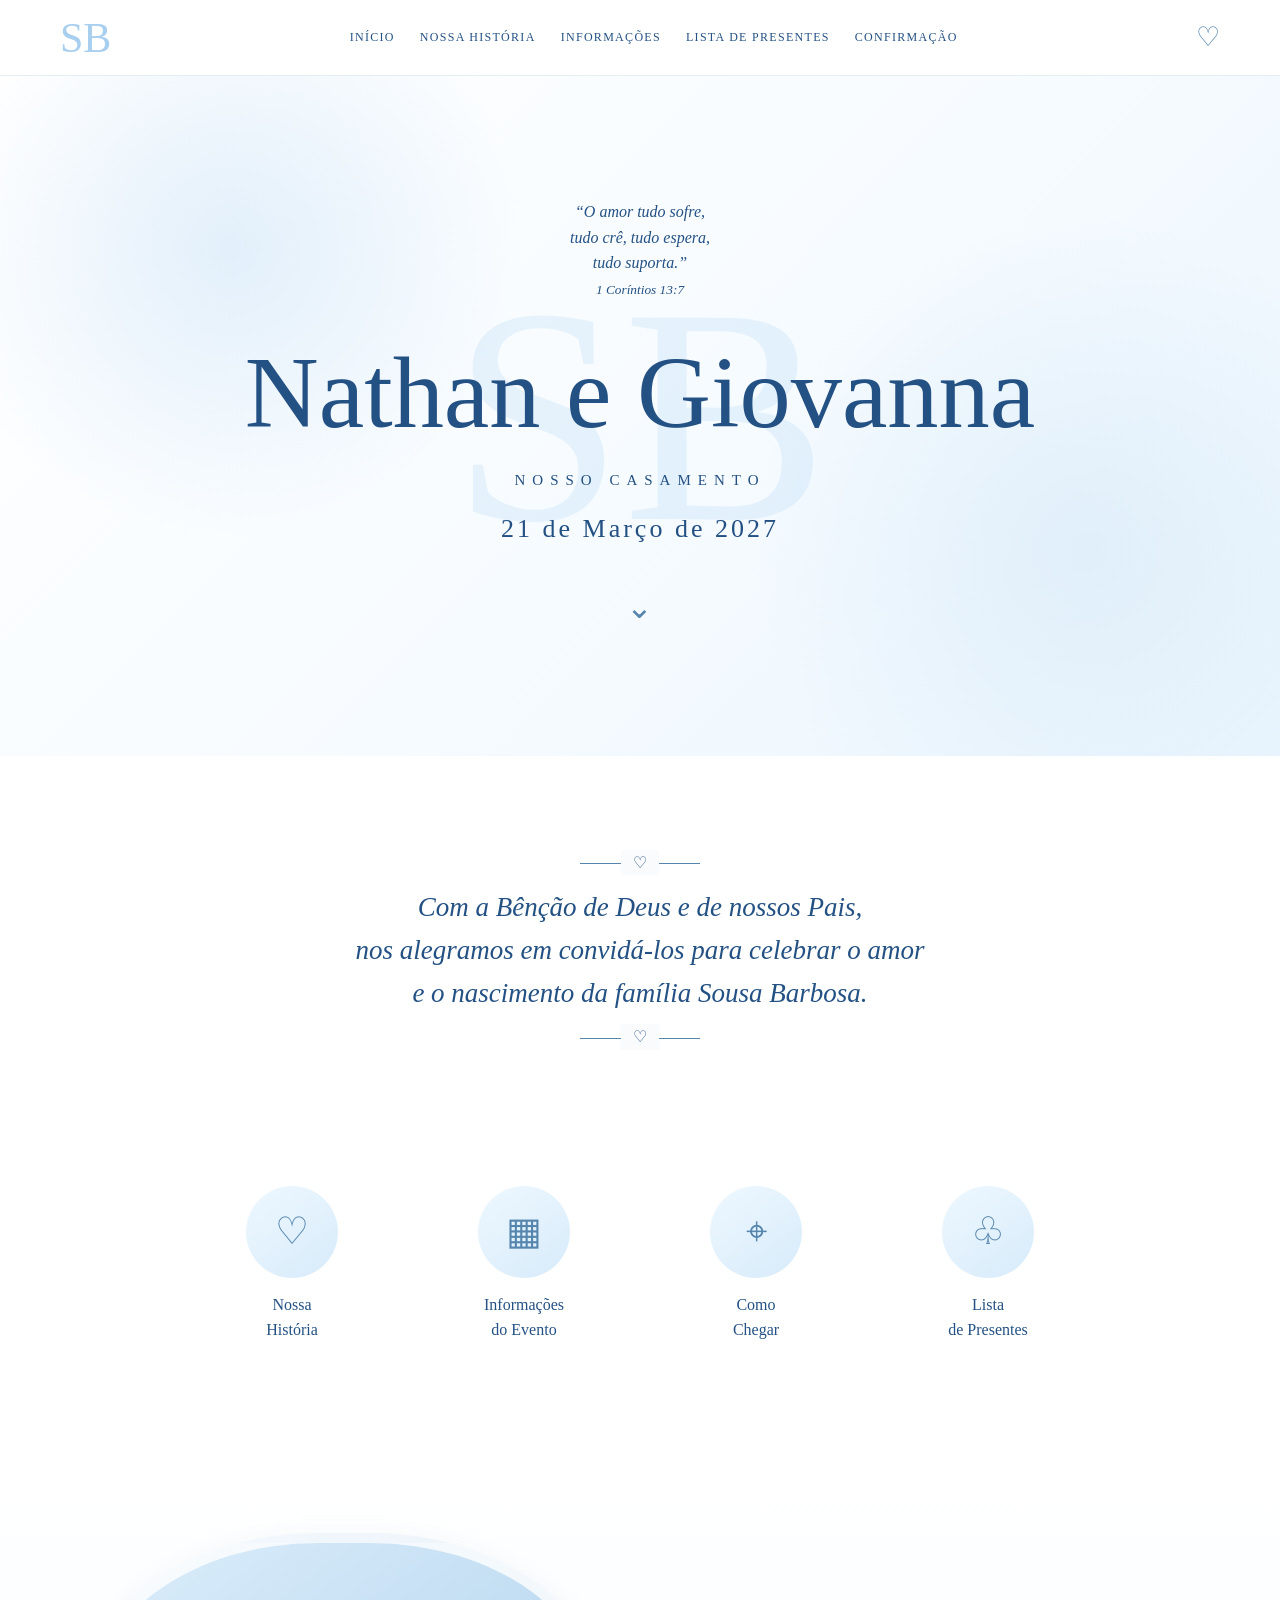
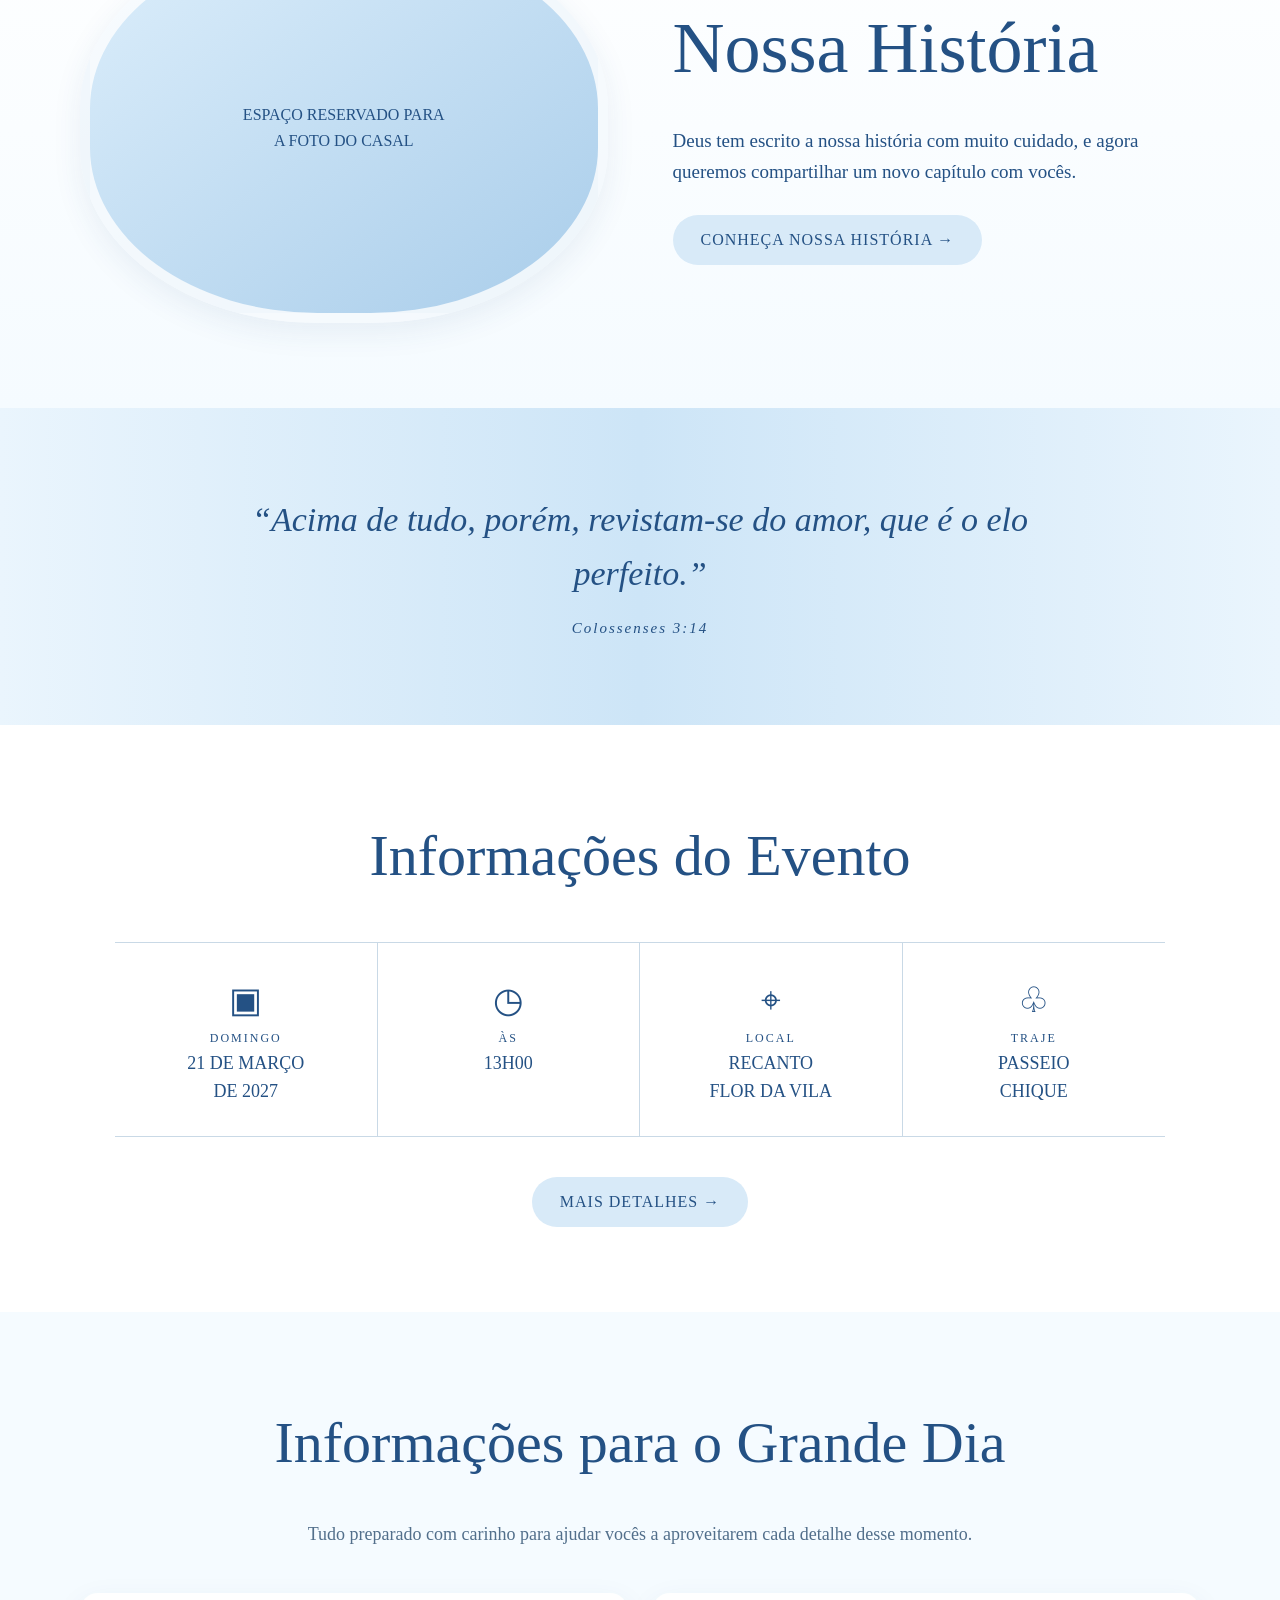
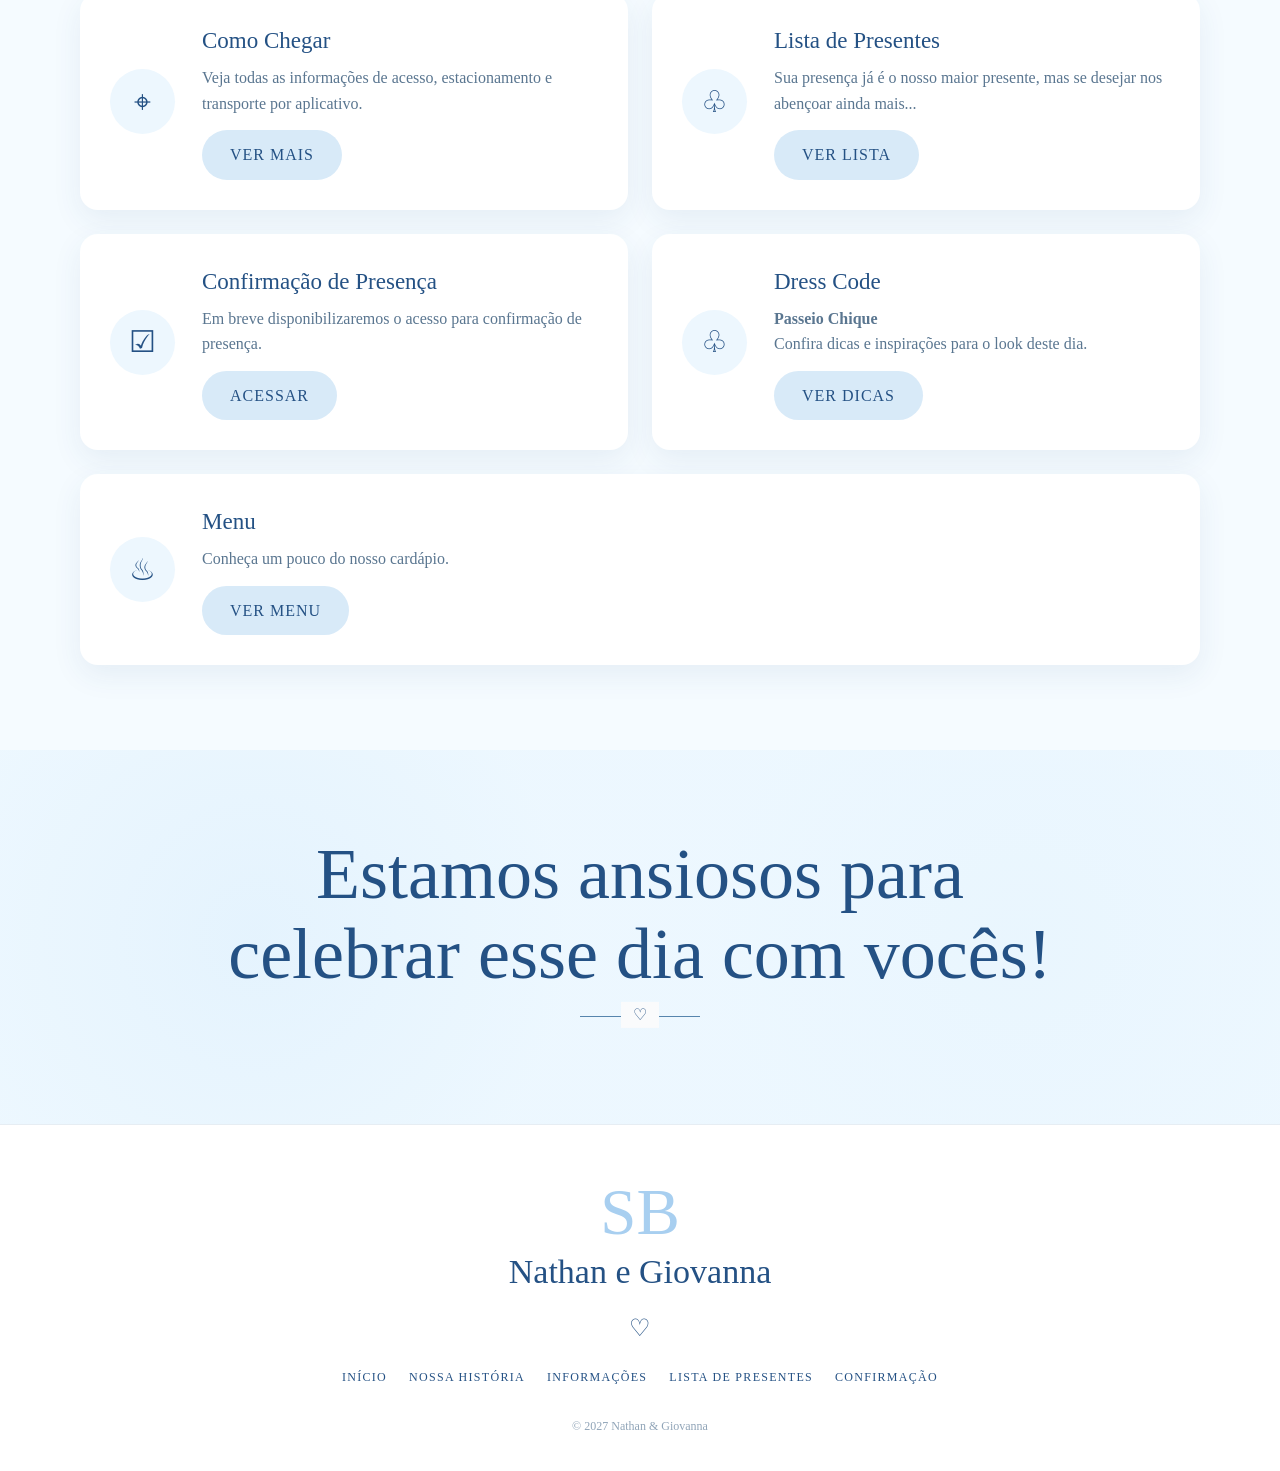
==== index.html @ 816b895b "Add files via upload feat: primeira versão do site" ====
<!doctype html>
<html lang="pt-BR">
<head>
<meta charset="utf-8">
<meta name="viewport" content="width=device-width,initial-scale=1">
<title>Nathan e Giovanna — Nosso Casamento</title>
<style>
:root{--serenity:#a8cff0;--light:#d8eaf8;--mid:#5685ad;--dark:#245184;--off:#fafbfc;--gray:#91a5b8;--shadow:0 10px 30px rgba(36,81,132,.08)}
*{box-sizing:border-box;margin:0;padding:0} body{font-family:Georgia,"Times New Roman",serif;color:var(--dark);background:var(--off);line-height:1.6}
.script{font-family:"Brush Script MT","Segoe Script",cursive;font-weight:400}
.container{width:min(1120px,calc(100% - 40px));margin:auto}.section{padding:85px 0;overflow:hidden;position:relative}
.divider{width:120px;height:1px;background:var(--mid);margin:22px auto;position:relative}.divider:after{content:"♡";position:absolute;left:50%;top:50%;transform:translate(-50%,-55%);background:var(--off);padding:0 12px}
button{font:inherit}.fake-button{padding:12px 28px;border:0;border-radius:30px;background:var(--light);color:var(--dark);letter-spacing:1px;cursor:default}
header{min-height:76px;background:#fff;border-bottom:1px solid rgba(86,133,173,.15);display:flex;align-items:center}
.header-inner{width:min(1160px,calc(100% - 32px));margin:auto;display:flex;align-items:center;justify-content:space-between;gap:24px}
.monogram,.footer-monogram{color:var(--serenity);line-height:1}.monogram{font-size:42px}nav{display:flex;gap:25px;justify-content:center;flex-wrap:wrap}nav span,.footer-nav span{font-size:12px;letter-spacing:1.3px;text-transform:uppercase}.header-heart{font-size:27px;color:var(--mid)}
.hero{min-height:680px;display:grid;place-items:center;text-align:center;position:relative;background:radial-gradient(circle at 18% 25%,rgba(168,207,240,.3),transparent 25%),radial-gradient(circle at 85% 70%,rgba(216,234,248,.65),transparent 28%),linear-gradient(135deg,#fff,#f6fbff 55%,#eaf5fd)}
.hero-watermark{position:absolute;font-size:clamp(170px,24vw,310px);color:rgba(168,207,240,.24)}.hero-content{position:relative;z-index:1;padding:55px 20px}.hero-verse{max-width:300px;margin:0 auto 40px;font-style:italic}.hero-names{font-size:clamp(55px,8vw,105px);line-height:1;margin-bottom:24px}.hero-label{font-size:15px;letter-spacing:7px;text-transform:uppercase}.hero-date{font-size:26px;letter-spacing:3px;margin-top:16px}.hero-arrow{font-size:32px;margin-top:32px;color:var(--mid)}
.opening{text-align:center;background:#fff}.opening-text{max-width:800px;margin:auto;font-size:clamp(20px,2.4vw,27px);font-style:italic}
.shortcuts{background:#fff;padding-top:20px}.shortcut-grid{display:grid;grid-template-columns:repeat(4,1fr);gap:28px;max-width:900px;margin:auto}.shortcut{text-align:center;padding:20px}.shortcut-icon{width:92px;height:92px;margin:auto auto 14px;border-radius:50%;display:grid;place-items:center;background:linear-gradient(145deg,#eef8ff,#d7ebfa);font-size:38px;color:var(--mid)}
.story{background:linear-gradient(#fff,#f5fbff)}.story-grid{display:grid;grid-template-columns:1fr 1fr;gap:65px;align-items:center}.photo-placeholder{min-height:390px;border-radius:45%;background:linear-gradient(145deg,#dceefb,#a9cdea);display:grid;place-items:center;text-align:center;padding:30px;box-shadow:var(--shadow);border:10px solid rgba(255,255,255,.8)}.story-text h2,.section-title{font-weight:400}.story-text h2{font-size:clamp(45px,6vw,72px)}.story-text p{font-size:19px;margin:20px 0 28px;max-width:520px}
.verse{text-align:center;background:linear-gradient(90deg,#eaf5fd,#cde5f7,#eaf5fd)}.verse blockquote{max-width:900px;margin:auto;font-size:clamp(22px,3vw,34px);font-style:italic}.verse cite{display:block;margin-top:14px;font-size:15px;letter-spacing:2px}
.event{background:#fff}.section-title{text-align:center;font-size:clamp(38px,5vw,58px);margin-bottom:30px}.event-grid{display:grid;grid-template-columns:repeat(4,1fr);max-width:1050px;margin:40px auto;border-top:1px solid #c9d9e6;border-bottom:1px solid #c9d9e6}.event-item{text-align:center;padding:30px 20px;border-right:1px solid #c9d9e6}.event-item:last-child{border-right:0}.event-icon{font-size:35px}.event-label{font-size:12px;letter-spacing:2px}.event-value{font-size:18px}
.access{background:#f5fbff}.section-subtitle{max-width:700px;margin:0 auto 45px;text-align:center;color:#526f8b;font-size:18px}.access-grid{display:grid;grid-template-columns:repeat(2,1fr);gap:24px}.access-card{min-height:190px;background:#fff;border-radius:18px;box-shadow:var(--shadow);padding:30px;display:grid;grid-template-columns:70px 1fr;gap:22px;align-items:center}.access-card.full{grid-column:1/-1}.access-icon{width:65px;height:65px;border-radius:50%;display:grid;place-items:center;background:#edf7fe;font-size:30px}.access-card h3{font-size:23px;font-weight:400}.access-card p{color:#5a7690;font-size:16px;margin:5px 0 14px}
.closing{text-align:center;background:linear-gradient(rgba(235,247,255,.9),rgba(235,247,255,.9)),radial-gradient(circle at 20% 50%,#a8cff0,transparent 30%),radial-gradient(circle at 80% 50%,#d8eaf8,transparent 30%)}.closing-title{font-size:clamp(42px,6vw,72px);font-weight:400;line-height:1.1}
footer{text-align:center;background:#fff;padding:55px 20px 35px;border-top:1px solid rgba(86,133,173,.15)}.footer-monogram{font-size:65px}.footer-names{font-size:34px}.footer-heart{font-size:24px;margin:10px 0 20px}.footer-nav{display:flex;justify-content:center;gap:22px;flex-wrap:wrap}
@media(max-width:850px){.header-inner{flex-direction:column;padding:15px 0}nav{gap:13px}.shortcut-grid,.event-grid{grid-template-columns:repeat(2,1fr)}.story-grid{grid-template-columns:1fr;gap:35px}.event-item:nth-child(2){border-right:0}.event-item:nth-child(-n+2){border-bottom:1px solid #c9d9e6}}
@media(max-width:620px){.container{width:calc(100% - 28px)}.section{padding:65px 0}.hero{min-height:620px}.shortcut-grid,.event-grid,.access-grid{grid-template-columns:1fr}.event-item{border-right:0;border-bottom:1px solid #c9d9e6}.event-item:last-child{border-bottom:0}.access-card.full{grid-column:auto}.access-card{grid-template-columns:55px 1fr;padding:22px}.access-icon{width:52px;height:52px}.header-heart{display:none}}
</style>
</head>
<body>
<header><div class="header-inner"><div class="monogram">SB</div><nav><span>Início</span><span>Nossa História</span><span>Informações</span><span>Lista de Presentes</span><span>Confirmação</span></nav><div class="header-heart">♡</div></div></header>

<main>
<section class="hero"><div class="hero-watermark">SB</div><div class="hero-content">
<p class="hero-verse">“O amor tudo sofre,<br>tudo crê, tudo espera,<br>tudo suporta.”<br><small>1 Coríntios 13:7</small></p>
<h1 class="hero-names script">Nathan e Giovanna</h1><p class="hero-label">Nosso Casamento</p><p class="hero-date">21 de Março de 2027</p><div class="hero-arrow">⌄</div>
</div></section>

<section class="section opening"><div class="container"><div class="divider"></div><p class="opening-text">Com a Bênção de Deus e de nossos Pais,<br>nos alegramos em convidá-los para celebrar o amor<br>e o nascimento da família Sousa Barbosa.</p><div class="divider"></div></div></section>

<section class="section shortcuts"><div class="container"><div class="shortcut-grid">
<div class="shortcut"><div class="shortcut-icon">♡</div><div>Nossa<br>História</div></div>
<div class="shortcut"><div class="shortcut-icon">▦</div><div>Informações<br>do Evento</div></div>
<div class="shortcut"><div class="shortcut-icon">⌖</div><div>Como<br>Chegar</div></div>
<div class="shortcut"><div class="shortcut-icon">♧</div><div>Lista<br>de Presentes</div></div>
</div></div></section>

<section class="section story"><div class="container story-grid"><div class="photo-placeholder">ESPAÇO RESERVADO PARA<br>A FOTO DO CASAL</div><div class="story-text"><h2 class="script">Nossa História</h2><p>Deus tem escrito a nossa história com muito cuidado, e agora queremos compartilhar um novo capítulo com vocês.</p><button class="fake-button">CONHEÇA NOSSA HISTÓRIA →</button></div></div></section>

<section class="section verse"><div class="container"><blockquote>“Acima de tudo, porém, revistam-se do amor, que é o elo perfeito.”</blockquote><cite>Colossenses 3:14</cite></div></section>

<section class="section event"><div class="container"><h2 class="section-title script">Informações do Evento</h2><div class="event-grid">
<div class="event-item"><div class="event-icon">▣</div><div class="event-label">DOMINGO</div><div class="event-value">21 DE MARÇO<br>DE 2027</div></div>
<div class="event-item"><div class="event-icon">◷</div><div class="event-label">ÀS</div><div class="event-value">13H00</div></div>
<div class="event-item"><div class="event-icon">⌖</div><div class="event-label">LOCAL</div><div class="event-value">RECANTO<br>FLOR DA VILA</div></div>
<div class="event-item"><div class="event-icon">♧</div><div class="event-label">TRAJE</div><div class="event-value">PASSEIO<br>CHIQUE</div></div>
</div><div style="text-align:center"><button class="fake-button">MAIS DETALHES →</button></div></div></section>

<section class="section access"><div class="container"><h2 class="section-title script">Informações para o Grande Dia</h2><p class="section-subtitle">Tudo preparado com carinho para ajudar vocês a aproveitarem cada detalhe desse momento.</p><div class="access-grid">
<article class="access-card"><div class="access-icon">⌖</div><div><h3>Como Chegar</h3><p>Veja todas as informações de acesso, estacionamento e transporte por aplicativo.</p><button class="fake-button">VER MAIS</button></div></article>
<article class="access-card"><div class="access-icon">♧</div><div><h3>Lista de Presentes</h3><p>Sua presença já é o nosso maior presente, mas se desejar nos abençoar ainda mais...</p><button class="fake-button">VER LISTA</button></div></article>
<article class="access-card"><div class="access-icon">☑</div><div><h3>Confirmação de Presença</h3><p>Em breve disponibilizaremos o acesso para confirmação de presença.</p><button class="fake-button">ACESSAR</button></div></article>
<article class="access-card"><div class="access-icon">♧</div><div><h3>Dress Code</h3><p><strong>Passeio Chique</strong><br>Confira dicas e inspirações para o look deste dia.</p><button class="fake-button">VER DICAS</button></div></article>
<article class="access-card full"><div class="access-icon">♨</div><div><h3>Menu</h3><p>Conheça um pouco do nosso cardápio.</p><button class="fake-button">VER MENU</button></div></article>
</div></div></section>

<section class="section closing"><div class="container"><h2 class="closing-title script">Estamos ansiosos para<br>celebrar esse dia com vocês!</h2><div class="divider"></div></div></section>
</main>

<footer><div class="footer-monogram">SB</div><div class="footer-names script">Nathan e Giovanna</div><div class="footer-heart">♡</div><div class="footer-nav"><span>Início</span><span>Nossa História</span><span>Informações</span><span>Lista de Presentes</span><span>Confirmação</span></div><p style="margin-top:30px;font-size:12px;color:#91a5b8">© 2027 Nathan & Giovanna</p></footer>
</body>
</html>
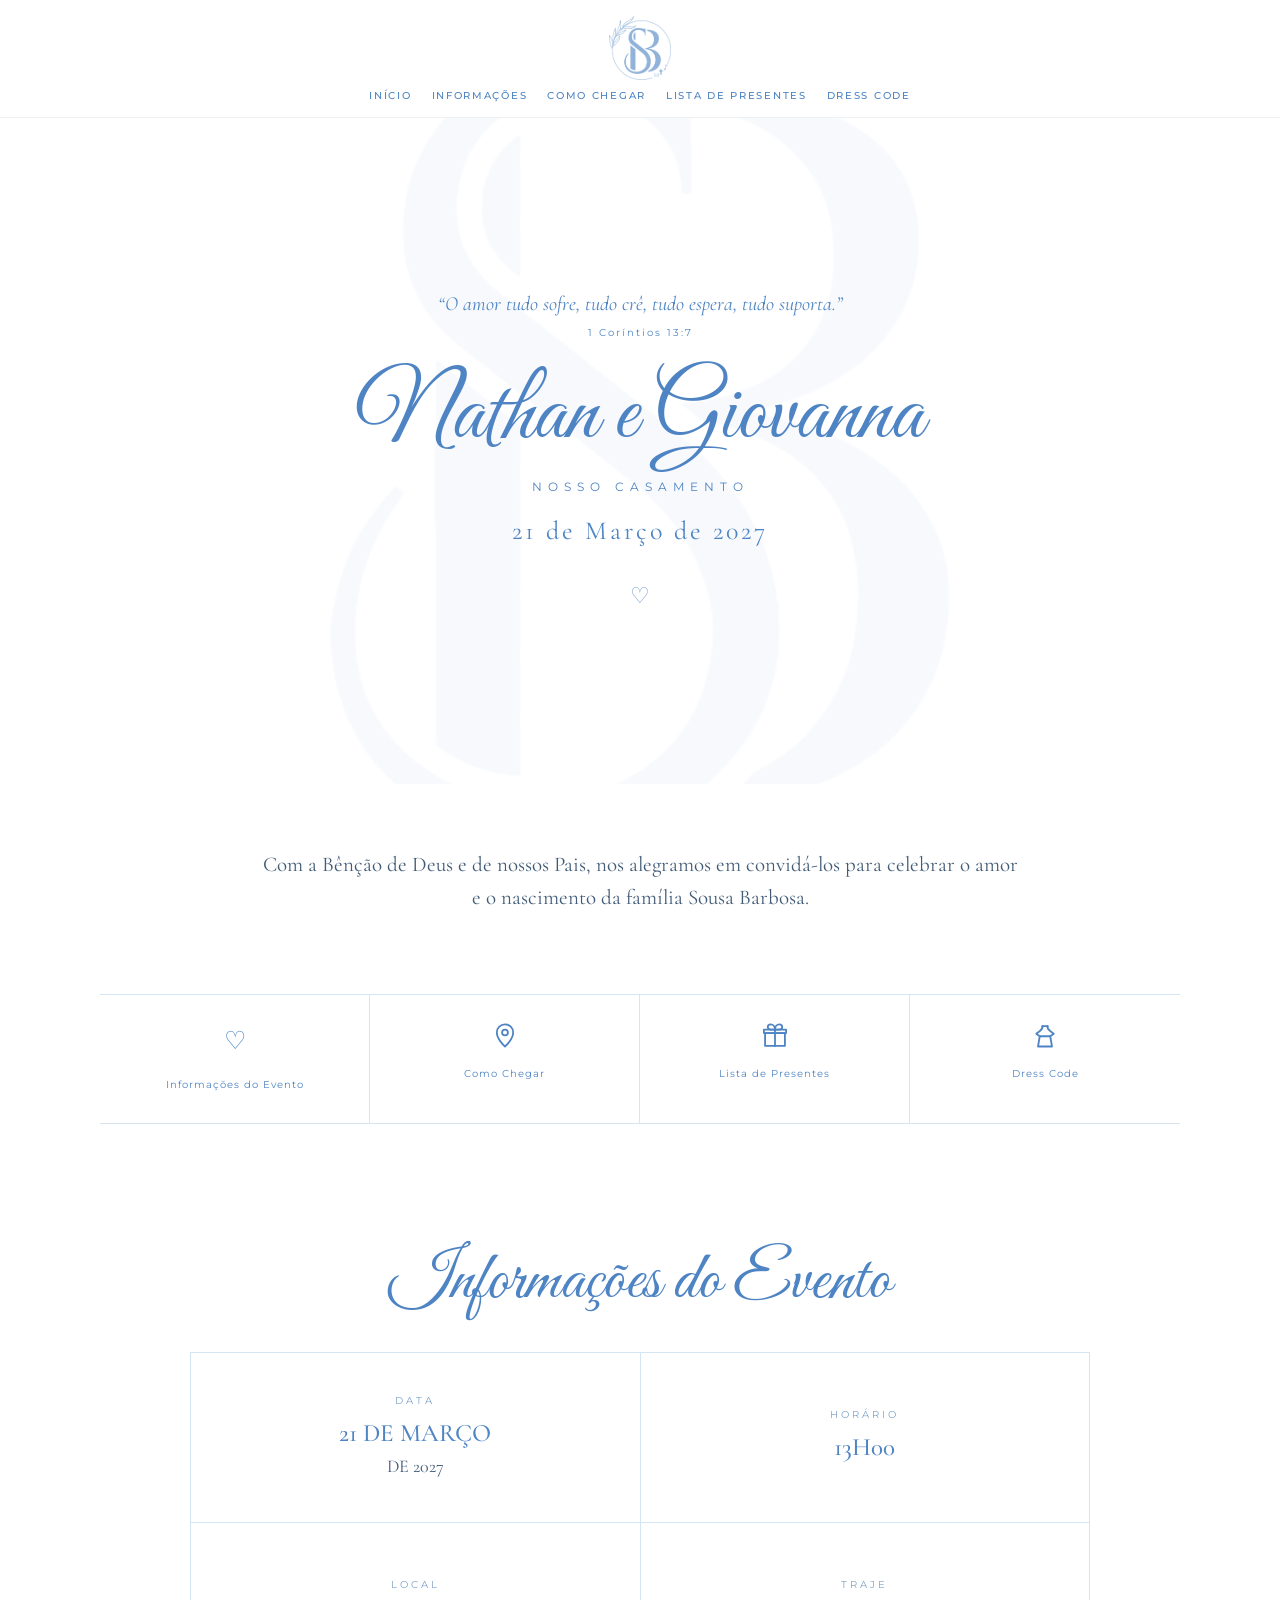
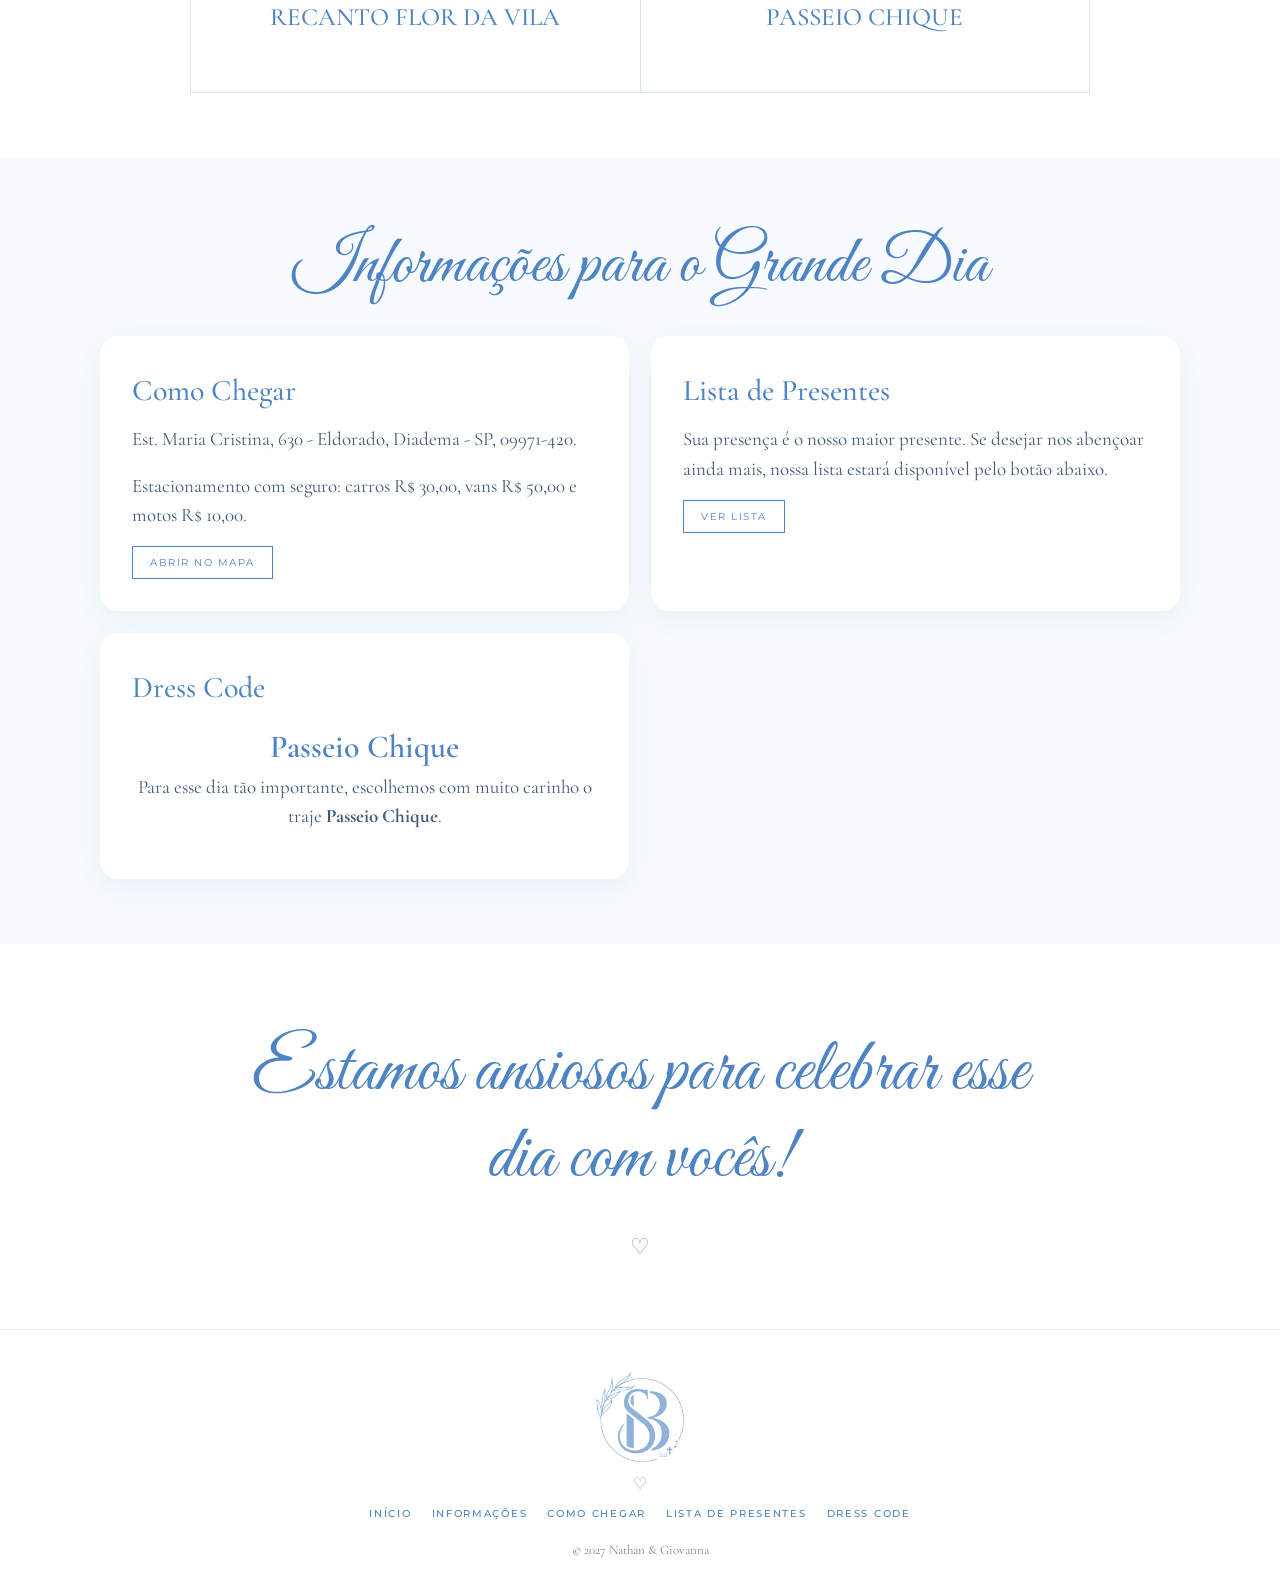
==== commit 11739ce6: "Add files via upload" ====
--- a/index.html
+++ b/index.html
@@ -1,73 +1,203 @@
-<!doctype html>
+<!DOCTYPE html>
 <html lang="pt-BR">
 <head>
-<meta charset="utf-8">
-<meta name="viewport" content="width=device-width,initial-scale=1">
+<meta charset="UTF-8">
+<meta name="viewport" content="width=device-width, initial-scale=1.0">
+<meta name="description" content="Site de casamento de Nathan e Giovanna">
 <title>Nathan e Giovanna — Nosso Casamento</title>
+<link rel="preconnect" href="https://fonts.googleapis.com">
+<link rel="preconnect" href="https://fonts.gstatic.com" crossorigin>
+<link href="https://fonts.googleapis.com/css2?family=Cormorant+Garamond:ital,wght@0,400;0,500;0,600;1,400;1,500&family=Great+Vibes&family=Montserrat:wght@400;500;600&display=swap" rel="stylesheet">
 <style>
-:root{--serenity:#a8cff0;--light:#d8eaf8;--mid:#5685ad;--dark:#245184;--off:#fafbfc;--gray:#91a5b8;--shadow:0 10px 30px rgba(36,81,132,.08)}
-*{box-sizing:border-box;margin:0;padding:0} body{font-family:Georgia,"Times New Roman",serif;color:var(--dark);background:var(--off);line-height:1.6}
-.script{font-family:"Brush Script MT","Segoe Script",cursive;font-weight:400}
-.container{width:min(1120px,calc(100% - 40px));margin:auto}.section{padding:85px 0;overflow:hidden;position:relative}
-.divider{width:120px;height:1px;background:var(--mid);margin:22px auto;position:relative}.divider:after{content:"♡";position:absolute;left:50%;top:50%;transform:translate(-50%,-55%);background:var(--off);padding:0 12px}
-button{font:inherit}.fake-button{padding:12px 28px;border:0;border-radius:30px;background:var(--light);color:var(--dark);letter-spacing:1px;cursor:default}
-header{min-height:76px;background:#fff;border-bottom:1px solid rgba(86,133,173,.15);display:flex;align-items:center}
-.header-inner{width:min(1160px,calc(100% - 32px));margin:auto;display:flex;align-items:center;justify-content:space-between;gap:24px}
-.monogram,.footer-monogram{color:var(--serenity);line-height:1}.monogram{font-size:42px}nav{display:flex;gap:25px;justify-content:center;flex-wrap:wrap}nav span,.footer-nav span{font-size:12px;letter-spacing:1.3px;text-transform:uppercase}.header-heart{font-size:27px;color:var(--mid)}
-.hero{min-height:680px;display:grid;place-items:center;text-align:center;position:relative;background:radial-gradient(circle at 18% 25%,rgba(168,207,240,.3),transparent 25%),radial-gradient(circle at 85% 70%,rgba(216,234,248,.65),transparent 28%),linear-gradient(135deg,#fff,#f6fbff 55%,#eaf5fd)}
-.hero-watermark{position:absolute;font-size:clamp(170px,24vw,310px);color:rgba(168,207,240,.24)}.hero-content{position:relative;z-index:1;padding:55px 20px}.hero-verse{max-width:300px;margin:0 auto 40px;font-style:italic}.hero-names{font-size:clamp(55px,8vw,105px);line-height:1;margin-bottom:24px}.hero-label{font-size:15px;letter-spacing:7px;text-transform:uppercase}.hero-date{font-size:26px;letter-spacing:3px;margin-top:16px}.hero-arrow{font-size:32px;margin-top:32px;color:var(--mid)}
-.opening{text-align:center;background:#fff}.opening-text{max-width:800px;margin:auto;font-size:clamp(20px,2.4vw,27px);font-style:italic}
-.shortcuts{background:#fff;padding-top:20px}.shortcut-grid{display:grid;grid-template-columns:repeat(4,1fr);gap:28px;max-width:900px;margin:auto}.shortcut{text-align:center;padding:20px}.shortcut-icon{width:92px;height:92px;margin:auto auto 14px;border-radius:50%;display:grid;place-items:center;background:linear-gradient(145deg,#eef8ff,#d7ebfa);font-size:38px;color:var(--mid)}
-.story{background:linear-gradient(#fff,#f5fbff)}.story-grid{display:grid;grid-template-columns:1fr 1fr;gap:65px;align-items:center}.photo-placeholder{min-height:390px;border-radius:45%;background:linear-gradient(145deg,#dceefb,#a9cdea);display:grid;place-items:center;text-align:center;padding:30px;box-shadow:var(--shadow);border:10px solid rgba(255,255,255,.8)}.story-text h2,.section-title{font-weight:400}.story-text h2{font-size:clamp(45px,6vw,72px)}.story-text p{font-size:19px;margin:20px 0 28px;max-width:520px}
-.verse{text-align:center;background:linear-gradient(90deg,#eaf5fd,#cde5f7,#eaf5fd)}.verse blockquote{max-width:900px;margin:auto;font-size:clamp(22px,3vw,34px);font-style:italic}.verse cite{display:block;margin-top:14px;font-size:15px;letter-spacing:2px}
-.event{background:#fff}.section-title{text-align:center;font-size:clamp(38px,5vw,58px);margin-bottom:30px}.event-grid{display:grid;grid-template-columns:repeat(4,1fr);max-width:1050px;margin:40px auto;border-top:1px solid #c9d9e6;border-bottom:1px solid #c9d9e6}.event-item{text-align:center;padding:30px 20px;border-right:1px solid #c9d9e6}.event-item:last-child{border-right:0}.event-icon{font-size:35px}.event-label{font-size:12px;letter-spacing:2px}.event-value{font-size:18px}
-.access{background:#f5fbff}.section-subtitle{max-width:700px;margin:0 auto 45px;text-align:center;color:#526f8b;font-size:18px}.access-grid{display:grid;grid-template-columns:repeat(2,1fr);gap:24px}.access-card{min-height:190px;background:#fff;border-radius:18px;box-shadow:var(--shadow);padding:30px;display:grid;grid-template-columns:70px 1fr;gap:22px;align-items:center}.access-card.full{grid-column:1/-1}.access-icon{width:65px;height:65px;border-radius:50%;display:grid;place-items:center;background:#edf7fe;font-size:30px}.access-card h3{font-size:23px;font-weight:400}.access-card p{color:#5a7690;font-size:16px;margin:5px 0 14px}
-.closing{text-align:center;background:linear-gradient(rgba(235,247,255,.9),rgba(235,247,255,.9)),radial-gradient(circle at 20% 50%,#a8cff0,transparent 30%),radial-gradient(circle at 80% 50%,#d8eaf8,transparent 30%)}.closing-title{font-size:clamp(42px,6vw,72px);font-weight:400;line-height:1.1}
-footer{text-align:center;background:#fff;padding:55px 20px 35px;border-top:1px solid rgba(86,133,173,.15)}.footer-monogram{font-size:65px}.footer-names{font-size:34px}.footer-heart{font-size:24px;margin:10px 0 20px}.footer-nav{display:flex;justify-content:center;gap:22px;flex-wrap:wrap}
-@media(max-width:850px){.header-inner{flex-direction:column;padding:15px 0}nav{gap:13px}.shortcut-grid,.event-grid{grid-template-columns:repeat(2,1fr)}.story-grid{grid-template-columns:1fr;gap:35px}.event-item:nth-child(2){border-right:0}.event-item:nth-child(-n+2){border-bottom:1px solid #c9d9e6}}
-@media(max-width:620px){.container{width:calc(100% - 28px)}.section{padding:65px 0}.hero{min-height:620px}.shortcut-grid,.event-grid,.access-grid{grid-template-columns:1fr}.event-item{border-right:0;border-bottom:1px solid #c9d9e6}.event-item:last-child{border-bottom:0}.access-card.full{grid-column:auto}.access-card{grid-template-columns:55px 1fr;padding:22px}.access-icon{width:52px;height:52px}.header-heart{display:none}}
+:root{--azul:#4e84c3;--cinza:#7ea3ca;--texto:#415b77;--linha:#d5e5f3;--suave:#f7fbff}
+*{box-sizing:border-box;margin:0;padding:0}
+html{scroll-behavior:smooth}
+body{color:var(--texto);background:#fff;font-family:"Cormorant Garamond",Georgia,serif;line-height:1.55}
+a{color:inherit;text-decoration:none}
+.container{width:min(1080px,90%);margin:auto}
+
+header{padding:16px 0 15px;text-align:center;border-bottom:1px solid #edf1f4;position:sticky;top:0;background:rgba(255,255,255,.97);backdrop-filter:blur(8px);z-index:10}
+.logo-top{display:block;width:64px;height:64px;object-fit:contain;margin:0 auto 9px}
+nav{display:flex;justify-content:center;flex-wrap:wrap;gap:20px;font:500 10px "Montserrat",sans-serif;letter-spacing:1.7px;color:var(--azul)}
+nav a:hover{opacity:.65}
+
+.hero{min-height:74vh;display:flex;align-items:center;justify-content:center;text-align:center;padding:70px 20px;position:relative;overflow:hidden}
+.hero::before{content:"";position:absolute;inset:0;background-image:url("[data-uri]");background-repeat:no-repeat;background-position:center;background-size:min(620px,82vw);opacity:.16;z-index:0;pointer-events:none}
+.hero-content{position:relative;z-index:1}
+.versiculo{max-width:520px;margin:0 auto 30px;color:var(--azul);font-size:20px;font-style:italic}
+.versiculo small{display:block;margin-top:6px;font:10px "Montserrat",sans-serif;letter-spacing:2px;font-style:normal}
+.nomes{font:400 clamp(55px,8vw,92px)/1.05 "Great Vibes",cursive;color:var(--azul)}
+.subtitulo{margin-top:13px;color:var(--azul);font:12px "Montserrat",sans-serif;letter-spacing:6px}
+.data-hero{margin-top:17px;color:var(--azul);font-size:26px;letter-spacing:3px}
+.coracao{margin-top:28px;color:var(--cinza);font-size:22px}
+
+section{padding:65px 0}
+.titulo{text-align:center;color:var(--azul);font:400 clamp(45px,6vw,68px) "Great Vibes",cursive;margin-bottom:28px}
+.intro{max-width:760px;margin:auto;text-align:center;font-size:21px}
+
+.atalhos{padding:15px 0 50px}
+.atalhos-grid{display:grid;grid-template-columns:repeat(4,1fr);border-top:1px solid var(--linha);border-bottom:1px solid var(--linha)}
+.atalho{padding:27px 15px;text-align:center;border-right:1px solid var(--linha);color:var(--azul)}
+.atalho:last-child{border-right:0}
+.icone{display:block;font-size:25px;margin-bottom:10px}
+.icone-svg{
+  width:28px;
+  height:28px;
+  display:block;
+  margin:0 auto;
+  fill:none;
+  stroke:var(--azul);
+  stroke-width:1.55;
+  stroke-linecap:round;
+  stroke-linejoin:round;
+}
+
+.atalho span:last-child{font:10px "Montserrat",sans-serif;letter-spacing:1px}
+
+.info-grid{display:grid;grid-template-columns:repeat(2,1fr);max-width:900px;margin:auto;border-top:1px solid var(--linha);border-left:1px solid var(--linha)}
+.info-card{min-height:170px;padding:28px;text-align:center;border-right:1px solid var(--linha);border-bottom:1px solid var(--linha);display:flex;flex-direction:column;justify-content:center}
+.info-label{font:10px "Montserrat",sans-serif;letter-spacing:3px;color:var(--cinza);margin-bottom:7px}
+.info-value{font-size:25px;color:var(--azul);font-weight:500}
+.info-small{font-size:18px}
+
+.cards{background:var(--suave)}
+.cards-grid{display:grid;grid-template-columns:repeat(2,1fr);gap:22px}
+.card{background:white;padding:32px;border-radius:18px;box-shadow:0 8px 28px rgba(49,91,131,.07)}
+.card h3{color:var(--azul);font-size:30px;font-weight:500;margin-bottom:10px}
+.card p{font-size:19px;margin-bottom:17px}
+.botao{display:inline-block;border:1px solid var(--azul);color:var(--azul);padding:9px 17px;font:10px "Montserrat",sans-serif;letter-spacing:1.5px;transition:.2s ease}
+.botao:hover{background:var(--azul);color:white}
+.dress{text-align:center}
+.dress-destaque{color:var(--azul);font-size:32px;font-weight:600}
+
+.final{text-align:center;padding:85px 20px 65px}
+.final h2{max-width:850px;margin:auto;color:var(--azul);font:400 clamp(48px,7vw,75px)/1.15 "Great Vibes",cursive}
+footer{border-top:1px solid #edf1f4;text-align:center;padding:42px 20px 30px}
+.logo-footer{display:block;width:90px;height:90px;object-fit:contain;margin:0 auto 10px}
+.footer-coracao{margin:10px 0;color:var(--cinza)}
+.copyright{margin-top:20px;font-size:13px;color:#7b8792}
+
+@media(max-width:760px){
+nav{gap:10px;font-size:9px}
+.logo-top{width:62px;height:62px}
+.hero{min-height:70vh;padding:55px 10px}
+.hero::before{background-size:92vw;opacity:.13}
+.subtitulo{letter-spacing:4px}
+.data-hero{font-size:21px}
+.atalhos-grid{grid-template-columns:repeat(2,1fr)}
+.atalho:nth-child(2){border-right:0}
+.atalho:nth-child(-n+2){border-bottom:1px solid var(--linha)}
+.info-grid,.cards-grid{grid-template-columns:1fr}
+.info-grid{border-right:1px solid var(--linha)}
+section{padding:55px 0}
+.card{padding:27px}
+}
 </style>
 </head>
 <body>
-<header><div class="header-inner"><div class="monogram">SB</div><nav><span>Início</span><span>Nossa História</span><span>Informações</span><span>Lista de Presentes</span><span>Confirmação</span></nav><div class="header-heart">♡</div></div></header>
+<header>
+<img class="logo-top" src="[data-uri]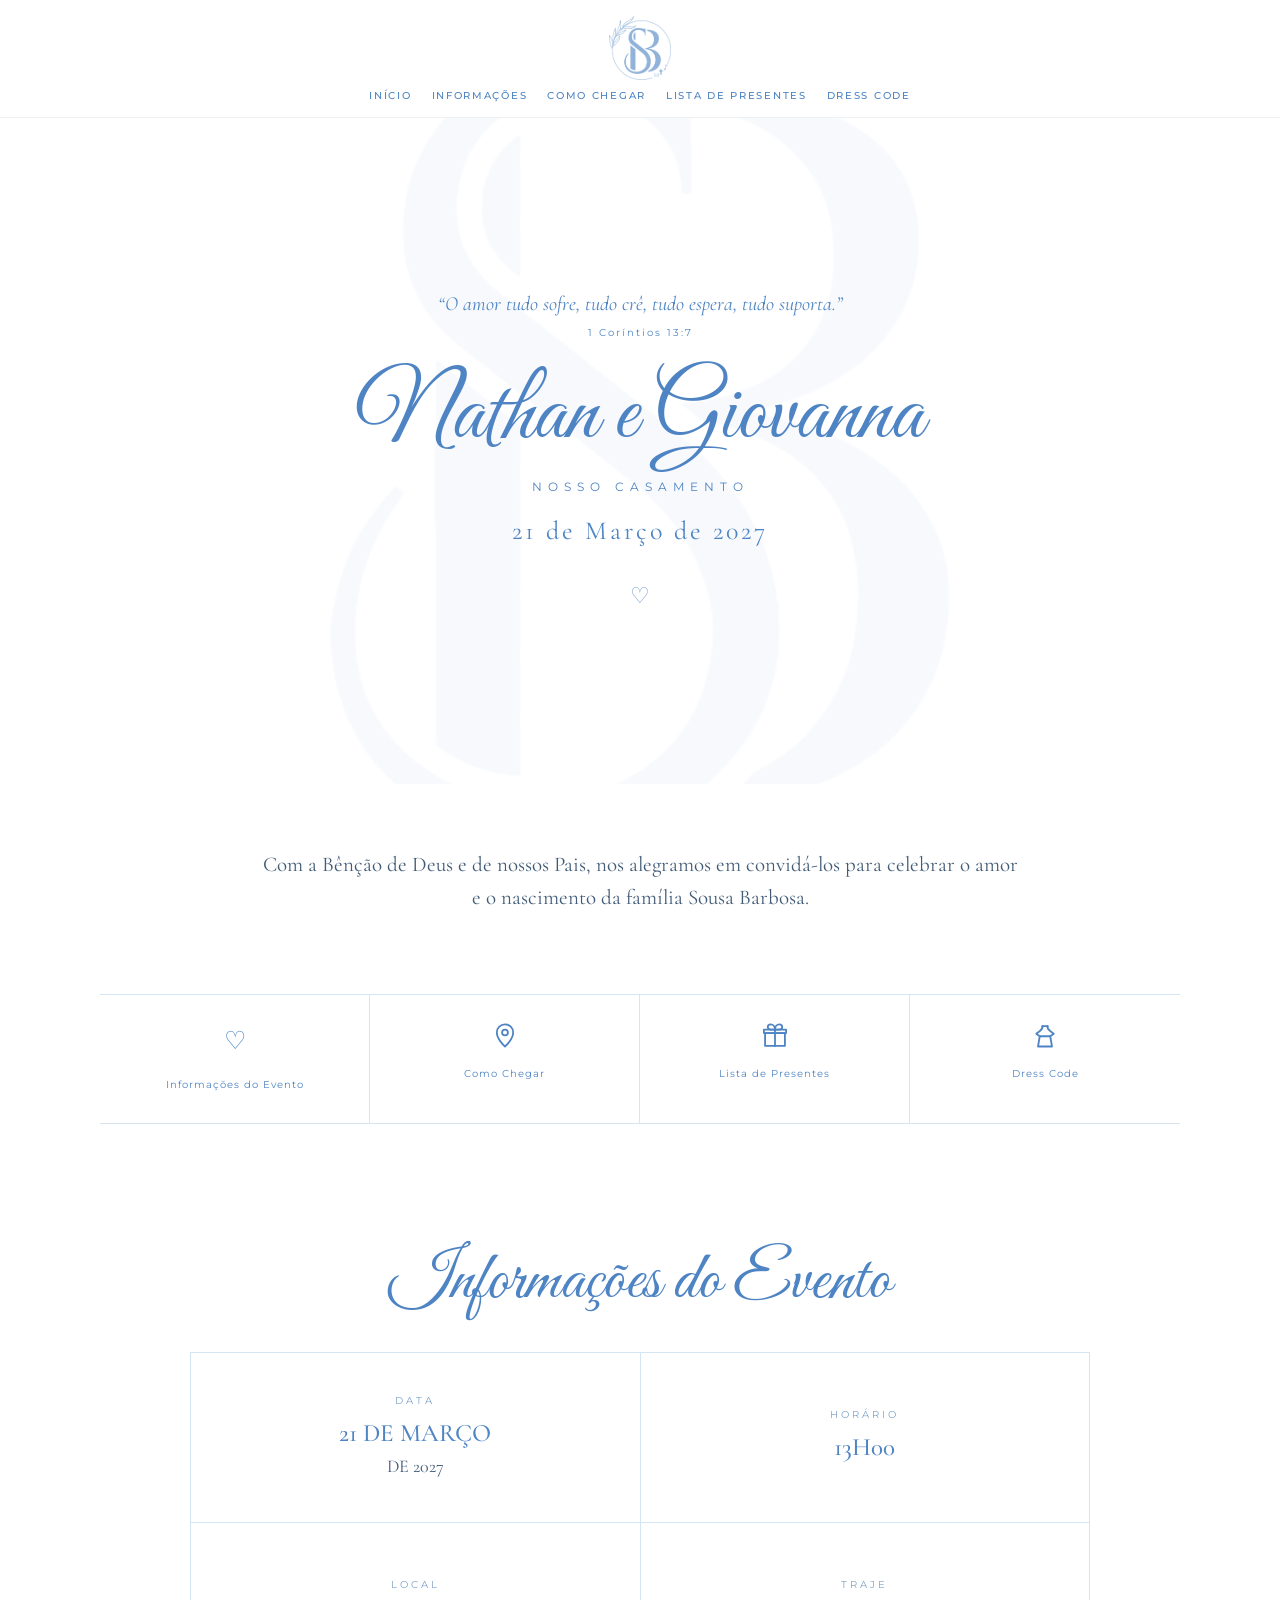
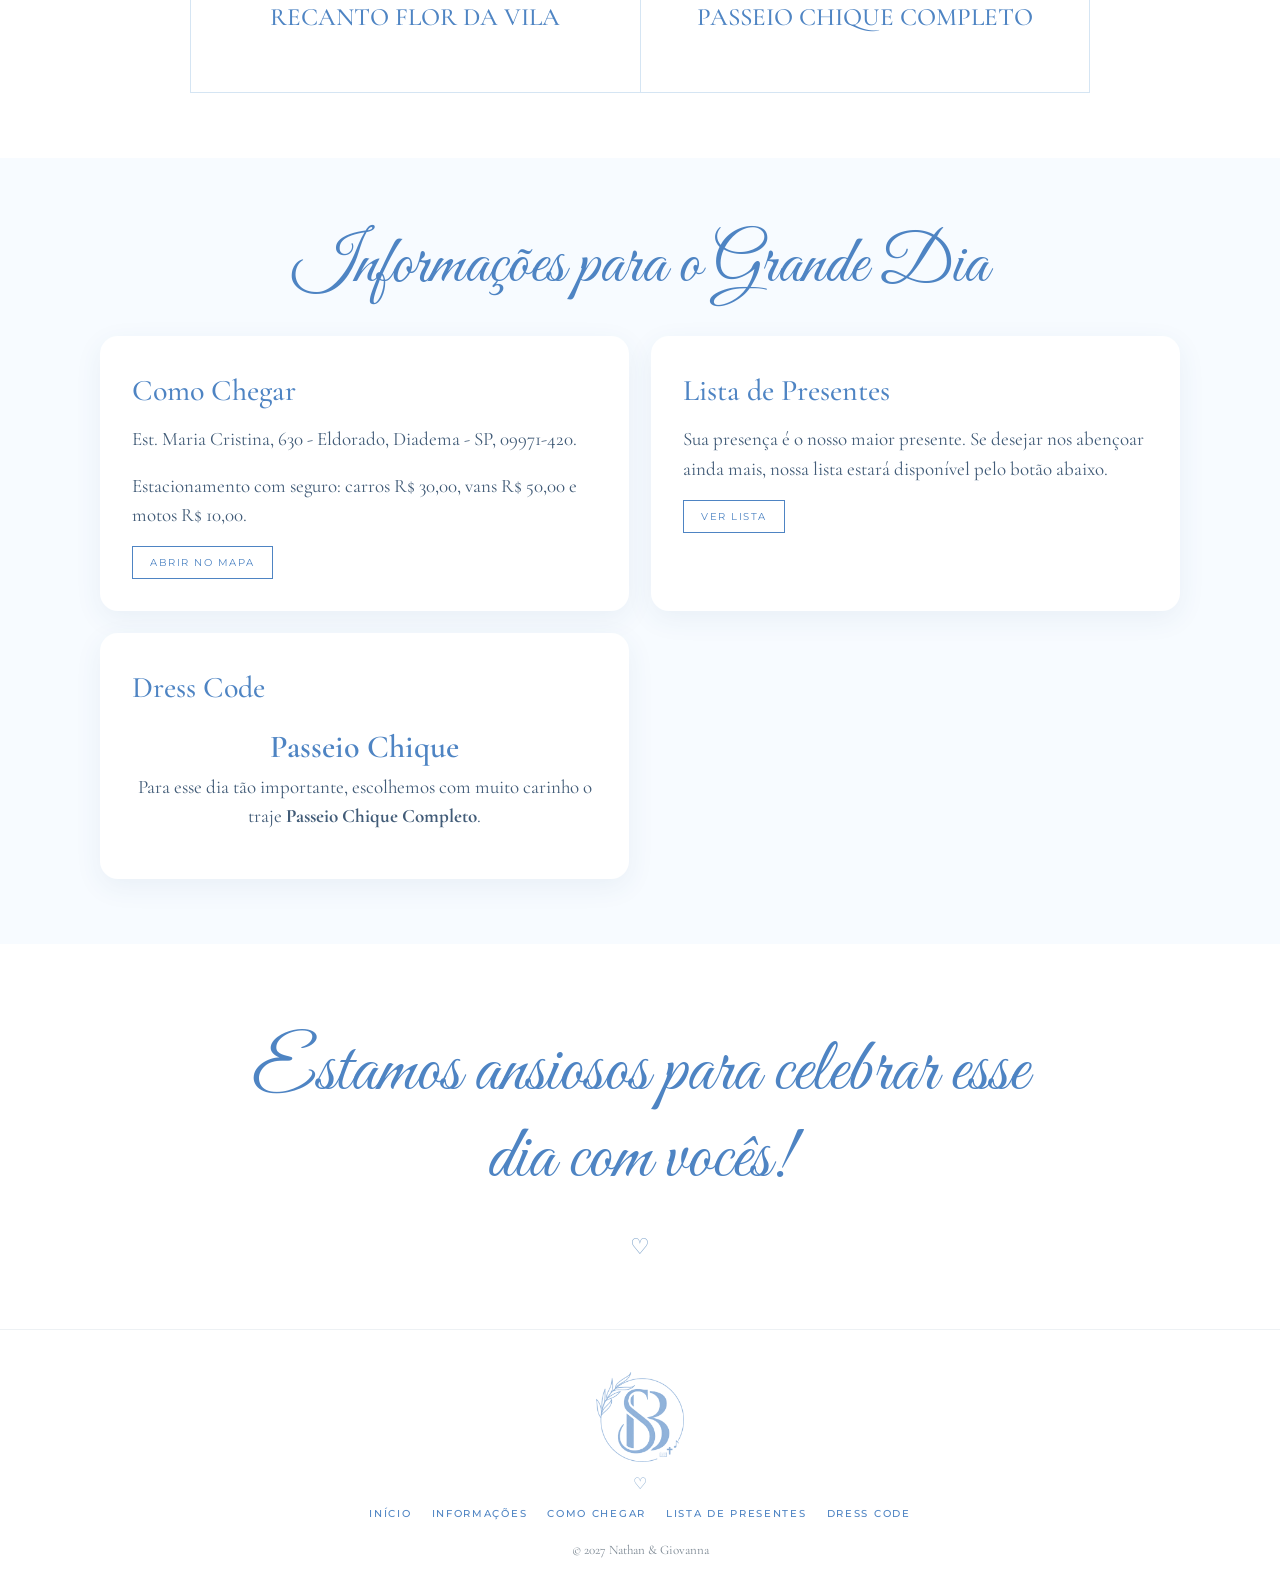
==== commit 327d3081: "Add files via upload" ====
--- a/index.html
+++ b/index.html
@@ -158,7 +158,7 @@
 <div class="info-card"><div class="info-label">DATA</div><div class="info-value">21 DE MARÇO</div><div class="info-small">DE 2027</div></div>
 <div class="info-card"><div class="info-label">HORÁRIO</div><div class="info-value">13H00</div></div>
 <div class="info-card"><div class="info-label">LOCAL</div><div class="info-value">RECANTO FLOR DA VILA</div></div>
-<div class="info-card"><div class="info-label">TRAJE</div><div class="info-value">PASSEIO CHIQUE</div></div>
+<div class="info-card"><div class="info-label">TRAJE</div><div class="info-value">PASSEIO CHIQUE COMPLETO</div></div>
 </div>
 </div>
 </section>
@@ -182,7 +182,7 @@
 
 <article class="card" id="dress-code">
 <h3>Dress Code</h3>
-<div class="dress"><div class="dress-destaque">Passeio Chique</div><p>Para esse dia tão importante, escolhemos com muito carinho o traje <strong>Passeio Chique</strong>.</p></div>
+<div class="dress"><div class="dress-destaque">Passeio Chique</div><p>Para esse dia tão importante, escolhemos com muito carinho o traje <strong>Passeio Chique Completo</strong>.</p></div>
 </article>
 </div>
 </div>
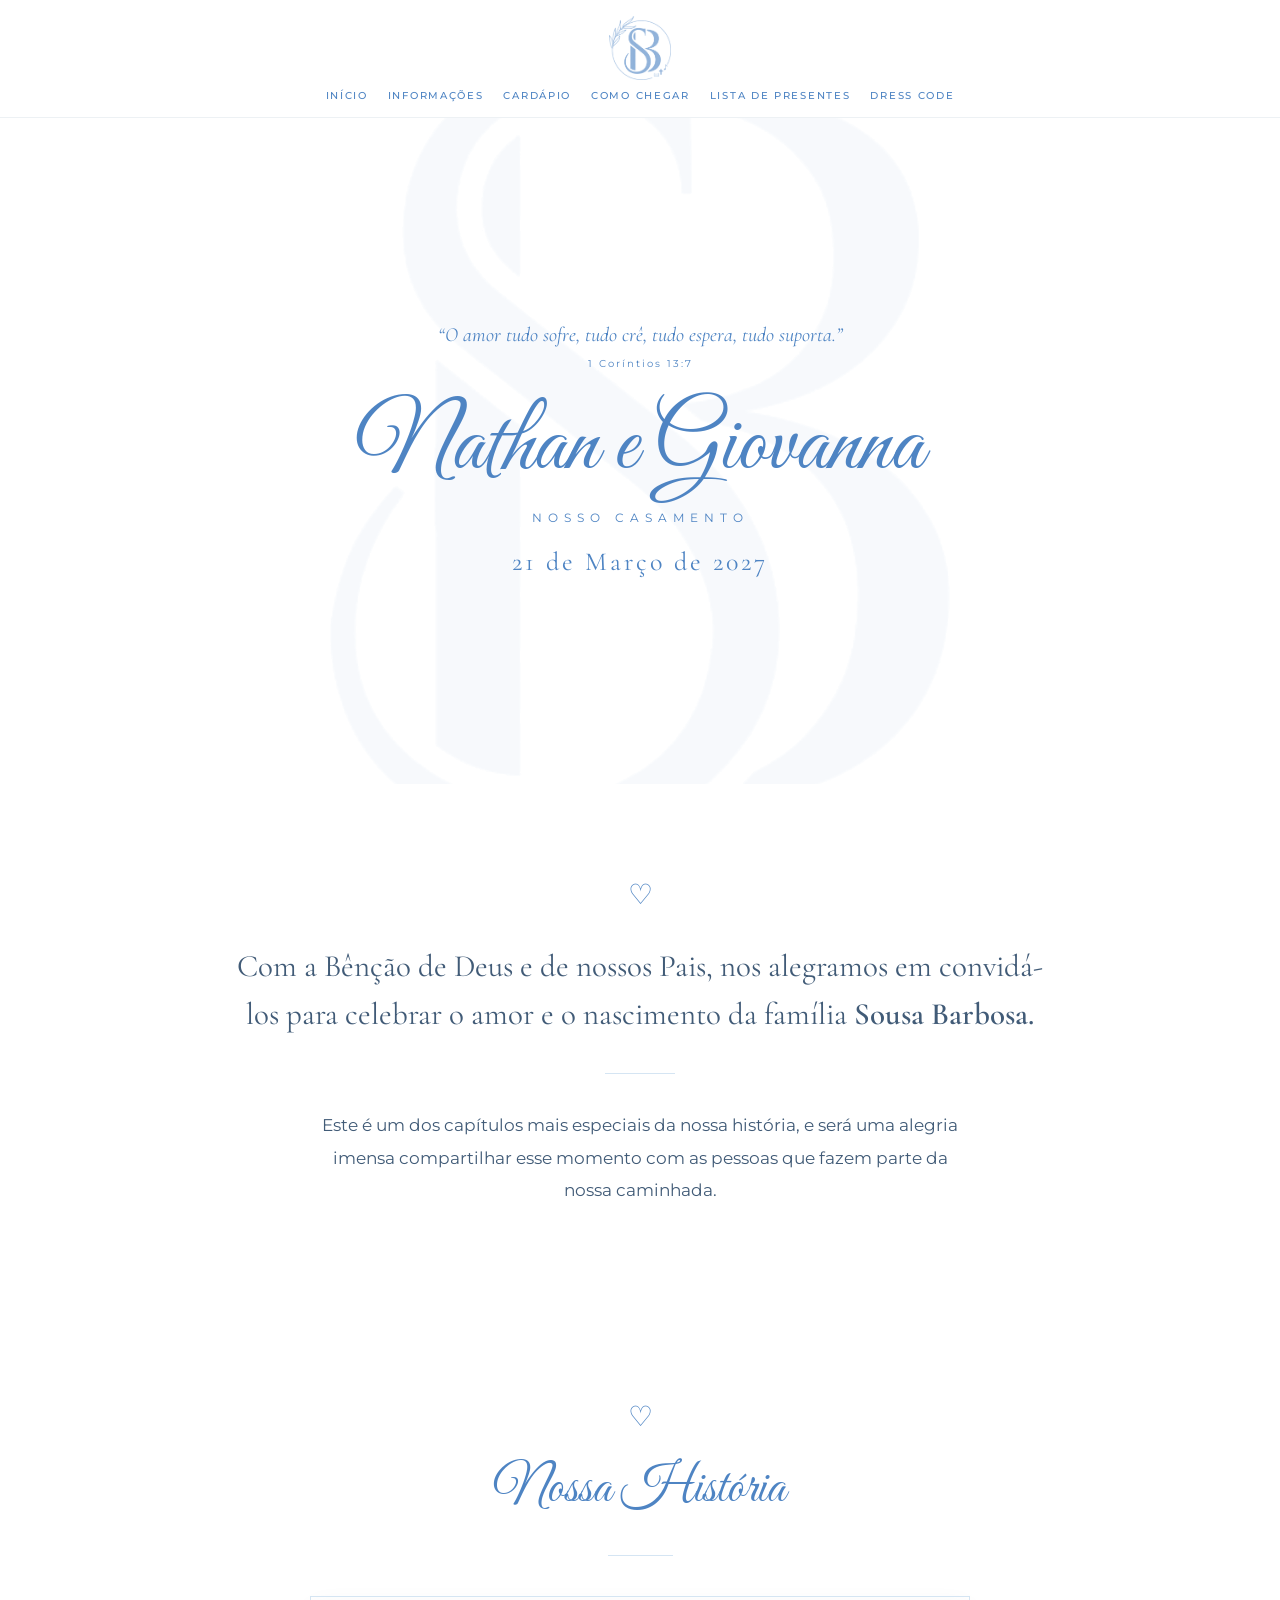
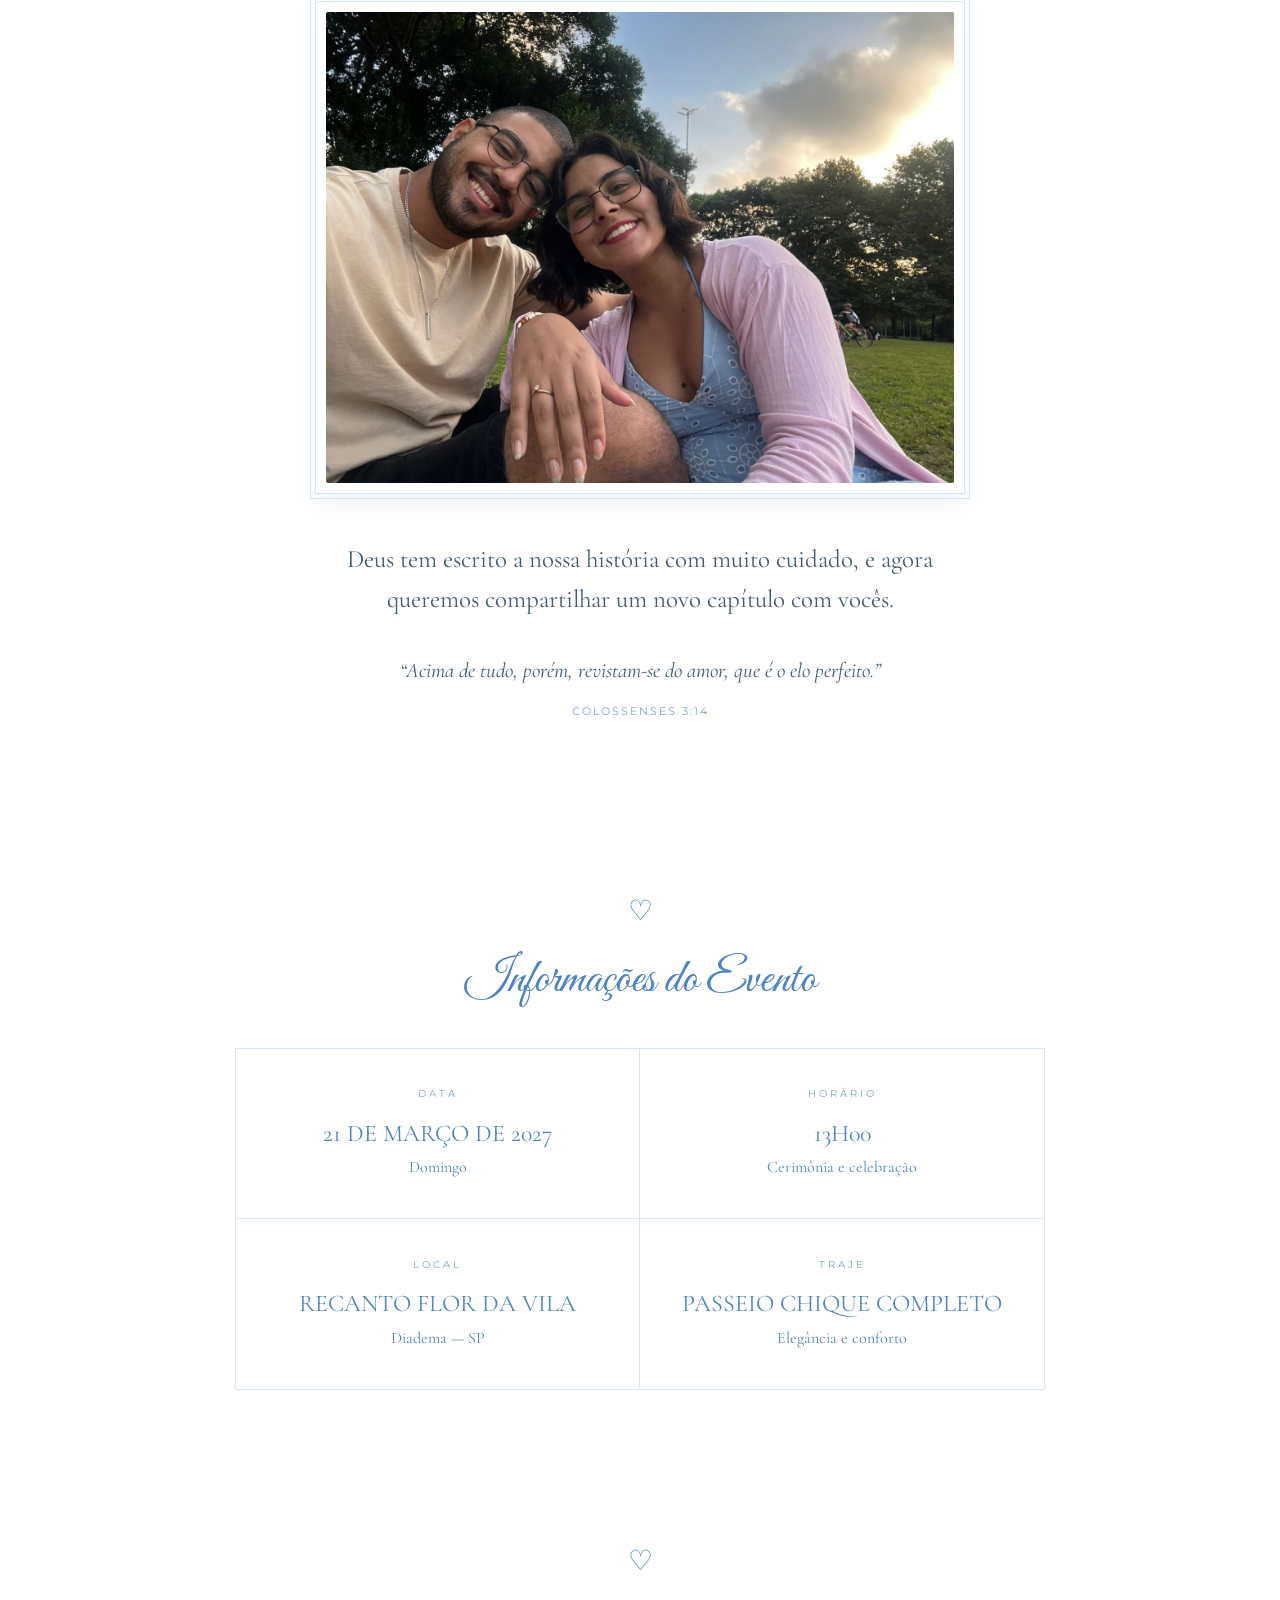
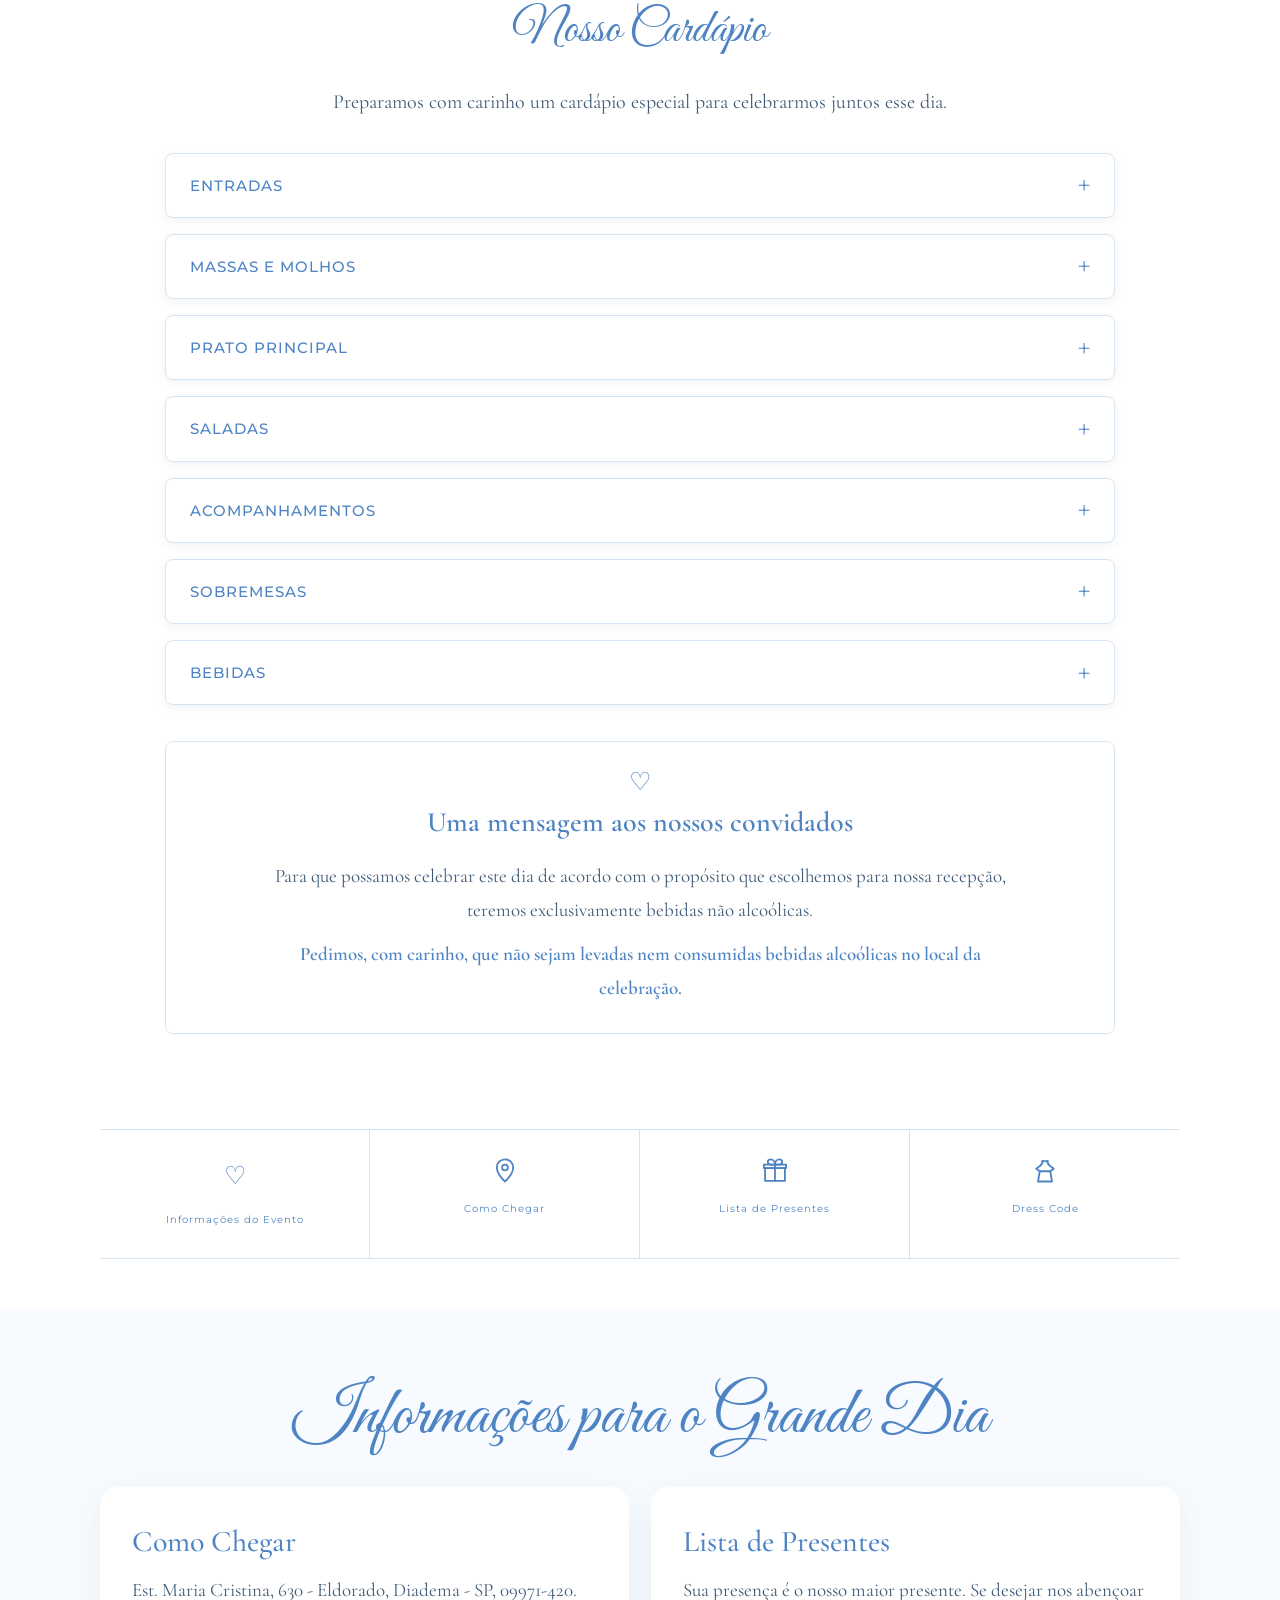
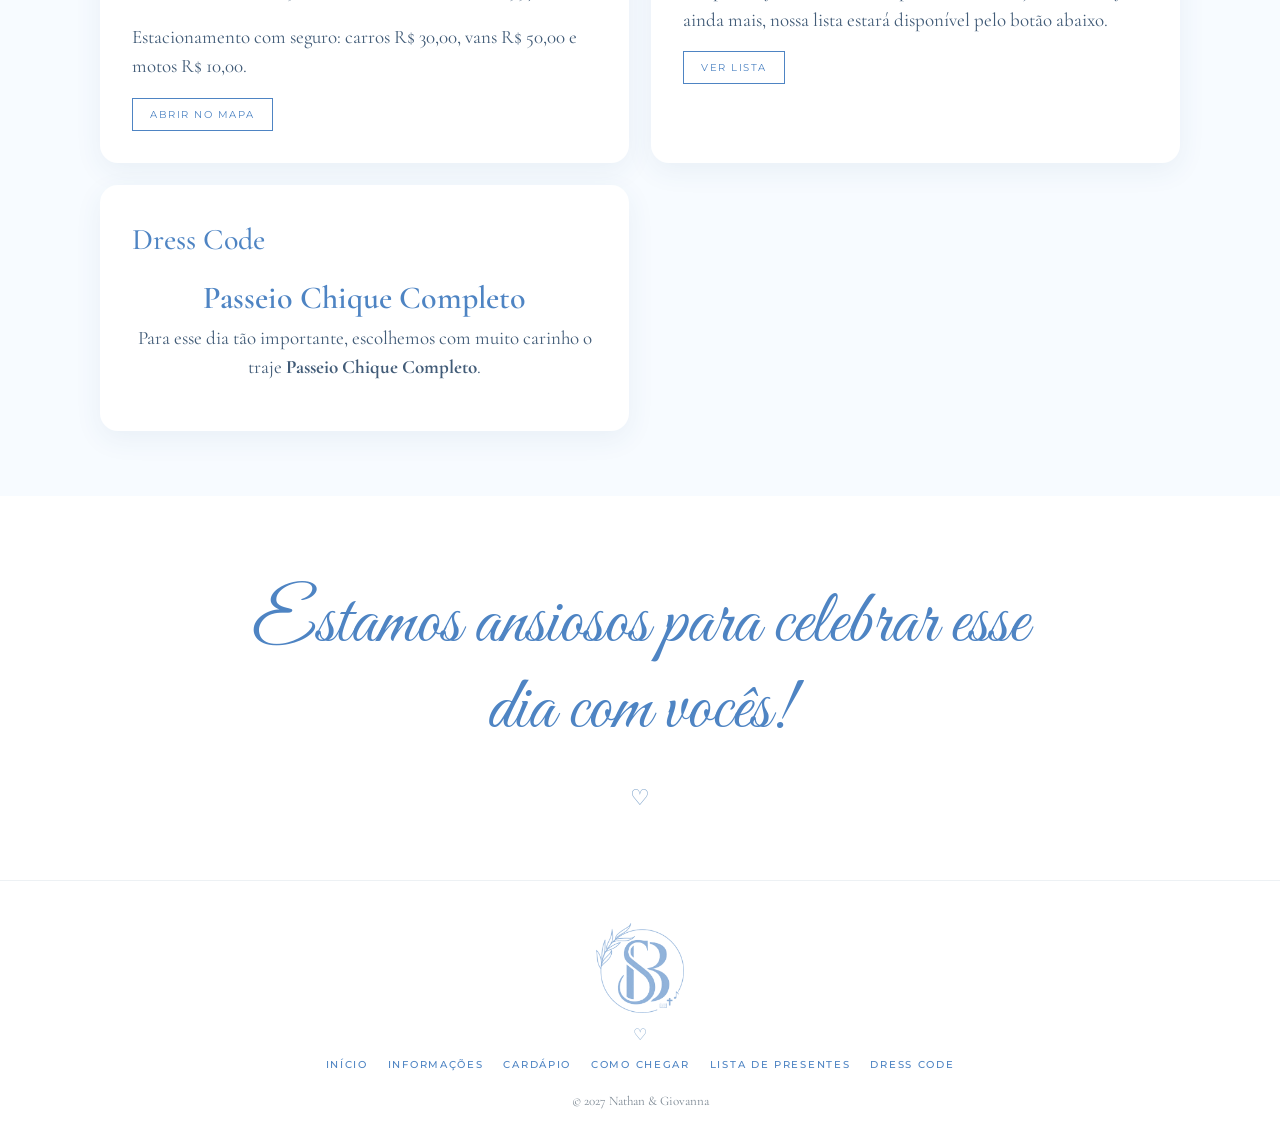
==== commit 2157a69c: "Salva versão local do site de casamento" ====
--- a/index.html
+++ b/index.html
@@ -8,91 +8,7 @@
 <link rel="preconnect" href="https://fonts.googleapis.com">
 <link rel="preconnect" href="https://fonts.gstatic.com" crossorigin>
 <link href="https://fonts.googleapis.com/css2?family=Cormorant+Garamond:ital,wght@0,400;0,500;0,600;1,400;1,500&family=Great+Vibes&family=Montserrat:wght@400;500;600&display=swap" rel="stylesheet">
-<style>
-:root{--azul:#4e84c3;--cinza:#7ea3ca;--texto:#415b77;--linha:#d5e5f3;--suave:#f7fbff}
-*{box-sizing:border-box;margin:0;padding:0}
-html{scroll-behavior:smooth}
-body{color:var(--texto);background:#fff;font-family:"Cormorant Garamond",Georgia,serif;line-height:1.55}
-a{color:inherit;text-decoration:none}
-.container{width:min(1080px,90%);margin:auto}
-
-header{padding:16px 0 15px;text-align:center;border-bottom:1px solid #edf1f4;position:sticky;top:0;background:rgba(255,255,255,.97);backdrop-filter:blur(8px);z-index:10}
-.logo-top{display:block;width:64px;height:64px;object-fit:contain;margin:0 auto 9px}
-nav{display:flex;justify-content:center;flex-wrap:wrap;gap:20px;font:500 10px "Montserrat",sans-serif;letter-spacing:1.7px;color:var(--azul)}
-nav a:hover{opacity:.65}
-
-.hero{min-height:74vh;display:flex;align-items:center;justify-content:center;text-align:center;padding:70px 20px;position:relative;overflow:hidden}
-.hero::before{content:"";position:absolute;inset:0;background-image:url("[data-uri]");background-repeat:no-repeat;background-position:center;background-size:min(620px,82vw);opacity:.16;z-index:0;pointer-events:none}
-.hero-content{position:relative;z-index:1}
-.versiculo{max-width:520px;margin:0 auto 30px;color:var(--azul);font-size:20px;font-style:italic}
-.versiculo small{display:block;margin-top:6px;font:10px "Montserrat",sans-serif;letter-spacing:2px;font-style:normal}
-.nomes{font:400 clamp(55px,8vw,92px)/1.05 "Great Vibes",cursive;color:var(--azul)}
-.subtitulo{margin-top:13px;color:var(--azul);font:12px "Montserrat",sans-serif;letter-spacing:6px}
-.data-hero{margin-top:17px;color:var(--azul);font-size:26px;letter-spacing:3px}
-.coracao{margin-top:28px;color:var(--cinza);font-size:22px}
-
-section{padding:65px 0}
-.titulo{text-align:center;color:var(--azul);font:400 clamp(45px,6vw,68px) "Great Vibes",cursive;margin-bottom:28px}
-.intro{max-width:760px;margin:auto;text-align:center;font-size:21px}
-
-.atalhos{padding:15px 0 50px}
-.atalhos-grid{display:grid;grid-template-columns:repeat(4,1fr);border-top:1px solid var(--linha);border-bottom:1px solid var(--linha)}
-.atalho{padding:27px 15px;text-align:center;border-right:1px solid var(--linha);color:var(--azul)}
-.atalho:last-child{border-right:0}
-.icone{display:block;font-size:25px;margin-bottom:10px}
-.icone-svg{
-  width:28px;
-  height:28px;
-  display:block;
-  margin:0 auto;
-  fill:none;
-  stroke:var(--azul);
-  stroke-width:1.55;
-  stroke-linecap:round;
-  stroke-linejoin:round;
-}
-
-.atalho span:last-child{font:10px "Montserrat",sans-serif;letter-spacing:1px}
-
-.info-grid{display:grid;grid-template-columns:repeat(2,1fr);max-width:900px;margin:auto;border-top:1px solid var(--linha);border-left:1px solid var(--linha)}
-.info-card{min-height:170px;padding:28px;text-align:center;border-right:1px solid var(--linha);border-bottom:1px solid var(--linha);display:flex;flex-direction:column;justify-content:center}
-.info-label{font:10px "Montserrat",sans-serif;letter-spacing:3px;color:var(--cinza);margin-bottom:7px}
-.info-value{font-size:25px;color:var(--azul);font-weight:500}
-.info-small{font-size:18px}
-
-.cards{background:var(--suave)}
-.cards-grid{display:grid;grid-template-columns:repeat(2,1fr);gap:22px}
-.card{background:white;padding:32px;border-radius:18px;box-shadow:0 8px 28px rgba(49,91,131,.07)}
-.card h3{color:var(--azul);font-size:30px;font-weight:500;margin-bottom:10px}
-.card p{font-size:19px;margin-bottom:17px}
-.botao{display:inline-block;border:1px solid var(--azul);color:var(--azul);padding:9px 17px;font:10px "Montserrat",sans-serif;letter-spacing:1.5px;transition:.2s ease}
-.botao:hover{background:var(--azul);color:white}
-.dress{text-align:center}
-.dress-destaque{color:var(--azul);font-size:32px;font-weight:600}
-
-.final{text-align:center;padding:85px 20px 65px}
-.final h2{max-width:850px;margin:auto;color:var(--azul);font:400 clamp(48px,7vw,75px)/1.15 "Great Vibes",cursive}
-footer{border-top:1px solid #edf1f4;text-align:center;padding:42px 20px 30px}
-.logo-footer{display:block;width:90px;height:90px;object-fit:contain;margin:0 auto 10px}
-.footer-coracao{margin:10px 0;color:var(--cinza)}
-.copyright{margin-top:20px;font-size:13px;color:#7b8792}
-
-@media(max-width:760px){
-nav{gap:10px;font-size:9px}
-.logo-top{width:62px;height:62px}
-.hero{min-height:70vh;padding:55px 10px}
-.hero::before{background-size:92vw;opacity:.13}
-.subtitulo{letter-spacing:4px}
-.data-hero{font-size:21px}
-.atalhos-grid{grid-template-columns:repeat(2,1fr)}
-.atalho:nth-child(2){border-right:0}
-.atalho:nth-child(-n+2){border-bottom:1px solid var(--linha)}
-.info-grid,.cards-grid{grid-template-columns:1fr}
-.info-grid{border-right:1px solid var(--linha)}
-section{padding:55px 0}
-.card{padding:27px}
-}
-</style>
+<link rel="stylesheet" href="css/style.css">
 </head>
 <body>
 <header>
@@ -100,9 +16,10 @@
 <nav>
 <a href="#inicio">INÍCIO</a>
 <a href="#informacoes">INFORMAÇÕES</a>
-<a href="#local">COMO CHEGAR</a>
-<a href="#presentes">LISTA DE PRESENTES</a>
-<a href="#dress-code">DRESS CODE</a>
+<a href="#cardapio">CARDÁPIO</a>
+<a href="#detalhes">COMO CHEGAR</a>
+<a href="#detalhes">LISTA DE PRESENTES</a>
+<a href="#detalhes">DRESS CODE</a>
 </nav>
 </header>
 
@@ -113,15 +30,242 @@
 <h1 class="nomes">Nathan e Giovanna</h1>
 <div class="subtitulo">NOSSO CASAMENTO</div>
 <div class="data-hero">21 de Março de 2027</div>
-<div class="coracao">♡</div>
 </div>
 </section>
 
-<section>
-<div class="container">
-<p class="intro">Com a Bênção de Deus e de nossos Pais, nos alegramos em convidá-los para celebrar o amor e o nascimento da família Sousa Barbosa.</p>
+<section class="abertura">
+    <div class="abertura-conteudo">
+
+        <div class="abertura-detalhe">♡</div>
+
+        <p class="abertura-introducao">
+            Com a Bênção de Deus e de nossos Pais,
+            nos alegramos em convidá-los para celebrar
+            o amor e o nascimento da família
+            <strong>Sousa Barbosa.</strong>
+        </p>
+
+        <div class="abertura-linha"></div>
+
+        <p class="abertura-texto">
+            Este é um dos capítulos mais especiais da nossa história,
+            e será uma alegria imensa compartilhar esse momento
+            com as pessoas que fazem parte da nossa caminhada.
+        </p>
+
+    </div>
+</section>
+
+<section class="historia" id="historia">
+
+    <div class="historia-conteudo">
+
+        <div class="secao-detalhe">♡</div>
+
+        <h2>Nossa História</h2>
+
+        <div class="historia-linha"></div>
+
+        <div class="historia-imagem">
+            <img 
+            src="assets/imagens/principal.jpg" 
+            alt="Nathan e Giovanna"
+            >
+        </div>
+
+        <div class="historia-texto">
+            <p>
+                Deus tem escrito a nossa história com muito cuidado,
+                e agora queremos compartilhar um novo capítulo
+                com vocês.
+            </p>
+        </div>
+
+        <blockquote>
+            “Acima de tudo, porém, revistam-se do amor,
+            que é o elo perfeito.”
+        </blockquote>
+
+        <div class="historia-versiculo">
+            Colossenses 3:14
+        </div>
+
+    </div>
+
+</section>
+
+
+<section class="informacoes" id="informacoes">
+
+    <div class="informacoes-conteudo">
+
+        <div class="secao-detalhe">♡</div>
+
+        <h2>Informações do Evento</h2>
+
+        <p class="informacoes-introducao">
+            Preparamos cada detalhe com muito carinho
+            para celebrar esse dia com vocês.
+        </p>
+
+        <div class="informacoes-grade">
+
+            <article class="informacao-item">
+                <span class="informacao-icone">♡</span>
+                <h3>Data</h3>
+                <p>21 de março de 2027</p>
+                <span class="informacao-detalhe">Domingo</span>
+            </article>
+
+            <article class="informacao-item">
+                <span class="informacao-icone">◷</span>
+                <h3>Horário</h3>
+                <p>13h00</p>
+                <span class="informacao-detalhe">Cerimônia e celebração</span>
+            </article>
+
+            <article class="informacao-item">
+                <span class="informacao-icone">⌖</span>
+                <h3>Local</h3>
+                <p>Recanto Flor da Vila</p>
+                <span class="informacao-detalhe">
+                    Diadema — SP
+                </span>
+            </article>
+
+            <article class="informacao-item">
+                <span class="informacao-icone">♧</span>
+                <h3>Traje</h3>
+                <p>Passeio Chique Completo</p>
+                <span class="informacao-detalhe">
+                    Elegância e conforto
+                </span>
+            </article>
+
+        </div>
+
+    </div>
+
+</section>
+
+
+<section class="cardapio" id="cardapio">
+    <div class="cardapio-conteudo">
+        <div class="secao-detalhe">♡</div>
+
+        <h2>Nosso Cardápio</h2>
+
+        <p class="cardapio-introducao">
+            Preparamos com carinho um cardápio especial para celebrarmos juntos esse dia.
+        </p>
+
+        
+<div class="cardapio-lista">
+
+    <details class="cardapio-item">
+        <summary>Entradas</summary>
+        <ul>
+            <li>Espetinhos de kafta</li>
+            <li>Espetinho de frango empanado</li>
+            <li>Canapés recheados de frango</li>
+            <li>Canapés recheados de azeitonas</li>
+            <li>Molho de ervas finas</li>
+        </ul>
+    </details>
+
+    <details class="cardapio-item">
+        <summary>Massas e molhos</summary>
+        <ul>
+            <li>Massa penne</li>
+            <li>Massa espaguete</li>
+            <li>Molho bechamel</li>
+            <li>Molho à bolonhesa</li>
+            <li>Queijo parmesão ralado</li>
+        </ul>
+    </details>
+
+    <details class="cardapio-item">
+        <summary>Prato principal</summary>
+        <ul>
+            <li>Churrasco servido na chapa</li>
+            <li>Alcatra ou contrafilé</li>
+            <li>Lombo suíno</li>
+            <li>Linguiça toscana</li>
+            <li>Filé de frango</li>
+            <li>Coraçãozinho de frango</li>
+            <li>Filé mignon com bacon</li>
+            <li>Pernil à portuguesa</li>
+            <li>Porco no tacho</li>
+        </ul>
+    </details>
+
+    <details class="cardapio-item">
+        <summary>Saladas</summary>
+        <ul>
+            <li>Mix de folhas verdes</li>
+            <li>Mix de legumes</li>
+            <li>Salada de couve-flor</li>
+            <li>Salada de berinjela</li>
+            <li>Milho e ervilha</li>
+            <li>Azeitonas verdes e pretas</li>
+            <li>Batata em conserva</li>
+            <li>Ovos de codorna</li>
+        </ul>
+    </details>
+
+    <details class="cardapio-item">
+        <summary>Acompanhamentos</summary>
+        <ul>
+            <li>Feijão tropeiro</li>
+            <li>Arroz branco</li>
+            <li>Arroz à grega</li>
+            <li>Molho vinagrete</li>
+            <li>Batata palha</li>
+            <li>Azeite de oliva</li>
+            <li>Molhos para salada</li>
+            <li>Molhos de pimenta</li>
+            <li>Batata sauté</li>
+            <li>Mandioca frita</li>
+            <li>Polenta frita</li>
+            <li>Banana frita empanada</li>
+            <li>Bolinho de couve-flor e espinafre</li>
+        </ul>
+    </details>
+
+    <details class="cardapio-item">
+        <summary>Sobremesas</summary>
+        <ul>
+            <li>Doces gourmet</li>
+            <li>Bolo recheado</li>
+        </ul>
+    </details>
+
+    <details class="cardapio-item">
+        <summary>Bebidas</summary>
+        <ul>
+            <li>Refrigerantes</li>
+            <li>Sucos naturais</li>
+            <li>Água mineral</li>
+            <li>Água saborizada</li>
+        </ul>
+    </details>
+
 </div>
-</section>
+
+
+        <div class="cardapio-aviso">
+            <h3>Uma mensagem aos nossos convidados</h3>
+
+
+            <p>
+                Para que possamos celebrar este dia de acordo com o propósito que escolhemos para nossa recepção, teremos exclusivamente bebidas não alcoólicas.
+                <strong>Pedimos, com carinho, que não sejam levadas nem consumidas bebidas alcoólicas no local da celebração.</strong>
+            </p>
+
+        </div>
+    </div>
+</section>
+
 
 <section class="atalhos">
 <div class="container"><div class="atalhos-grid">
@@ -151,19 +295,7 @@
 </div></div>
 </section>
 
-<section id="informacoes">
-<div class="container">
-<h2 class="titulo">Informações do Evento</h2>
-<div class="info-grid">
-<div class="info-card"><div class="info-label">DATA</div><div class="info-value">21 DE MARÇO</div><div class="info-small">DE 2027</div></div>
-<div class="info-card"><div class="info-label">HORÁRIO</div><div class="info-value">13H00</div></div>
-<div class="info-card"><div class="info-label">LOCAL</div><div class="info-value">RECANTO FLOR DA VILA</div></div>
-<div class="info-card"><div class="info-label">TRAJE</div><div class="info-value">PASSEIO CHIQUE COMPLETO</div></div>
-</div>
-</div>
-</section>
-
-<section class="cards">
+<section class="cards" id="detalhes">
 <div class="container">
 <h2 class="titulo">Informações para o Grande Dia</h2>
 <div class="cards-grid">
@@ -182,7 +314,7 @@
 
 <article class="card" id="dress-code">
 <h3>Dress Code</h3>
-<div class="dress"><div class="dress-destaque">Passeio Chique</div><p>Para esse dia tão importante, escolhemos com muito carinho o traje <strong>Passeio Chique Completo</strong>.</p></div>
+<div class="dress"><div class="dress-destaque">Passeio Chique Completo</div><p>Para esse dia tão importante, escolhemos com muito carinho o traje <strong>Passeio Chique Completo</strong>.</p></div>
 </article>
 </div>
 </div>
@@ -195,7 +327,7 @@
 <img class="logo-footer" src="[data-uri]